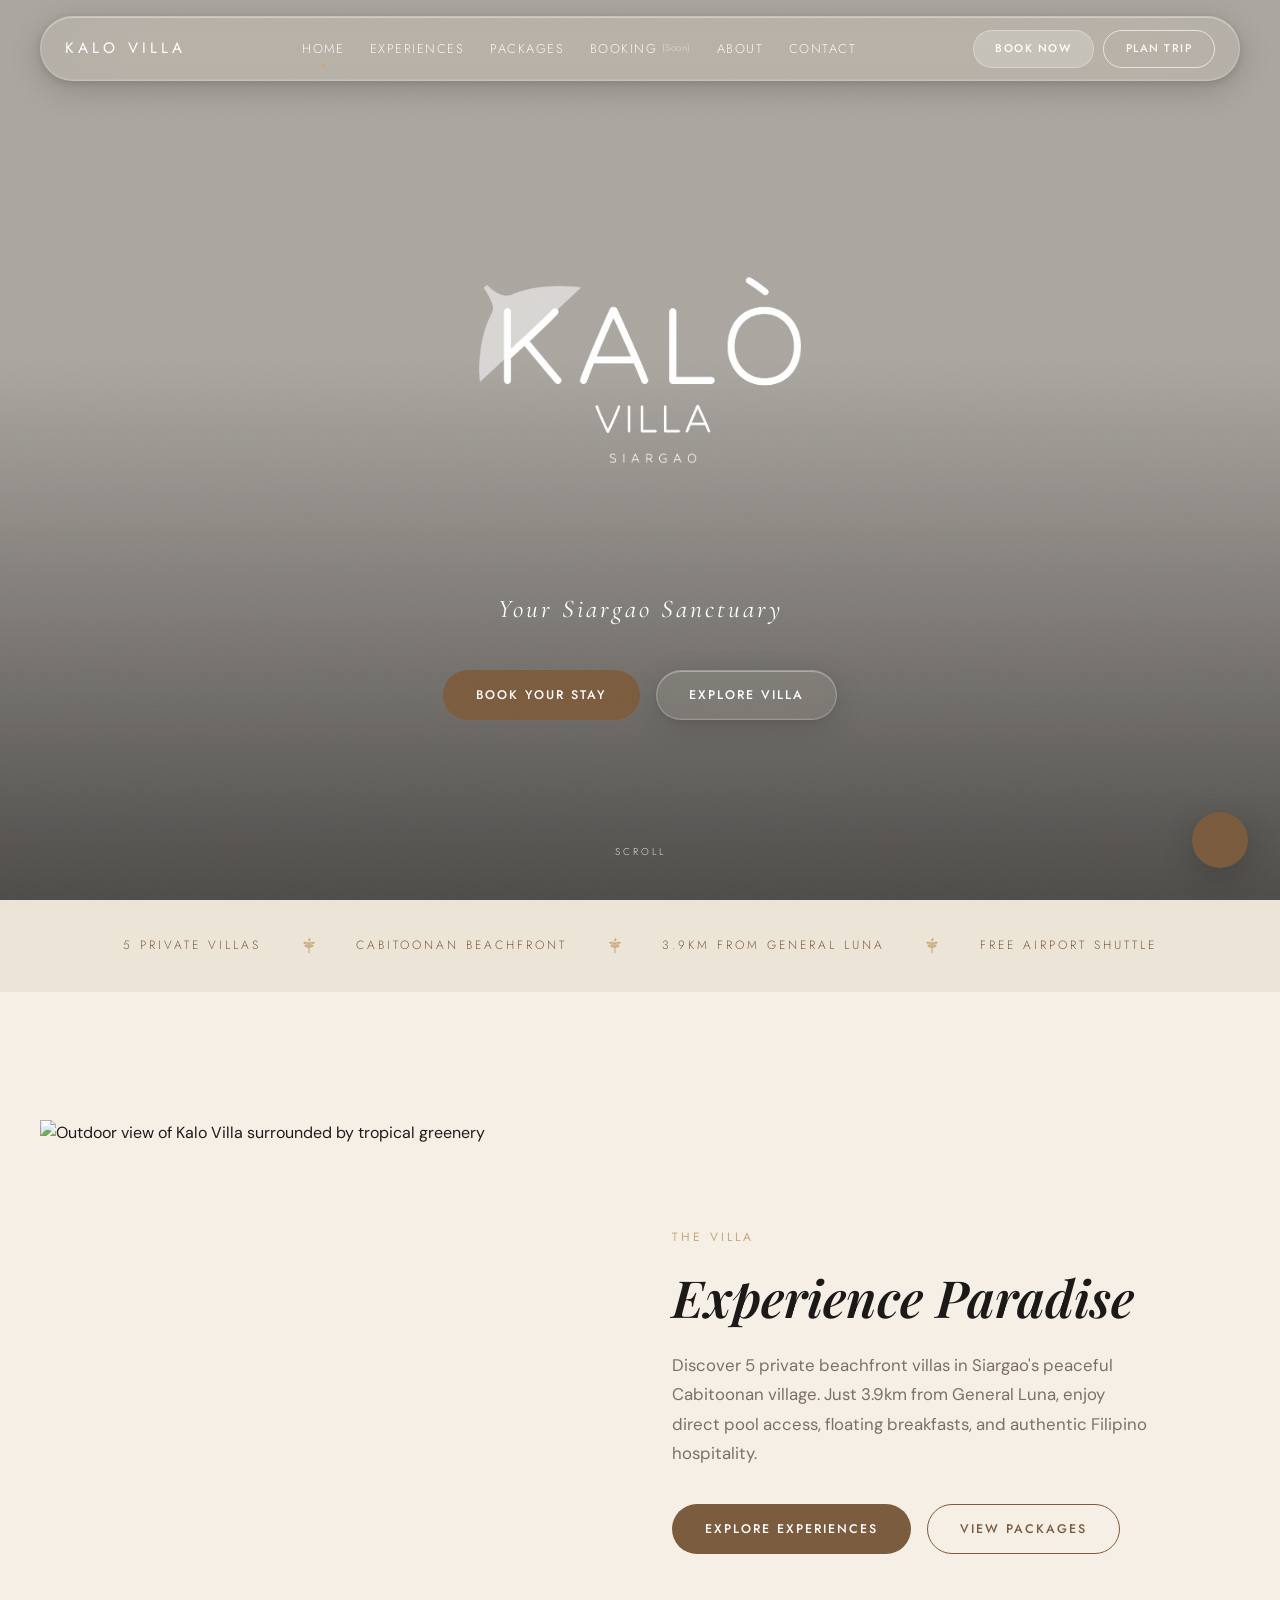
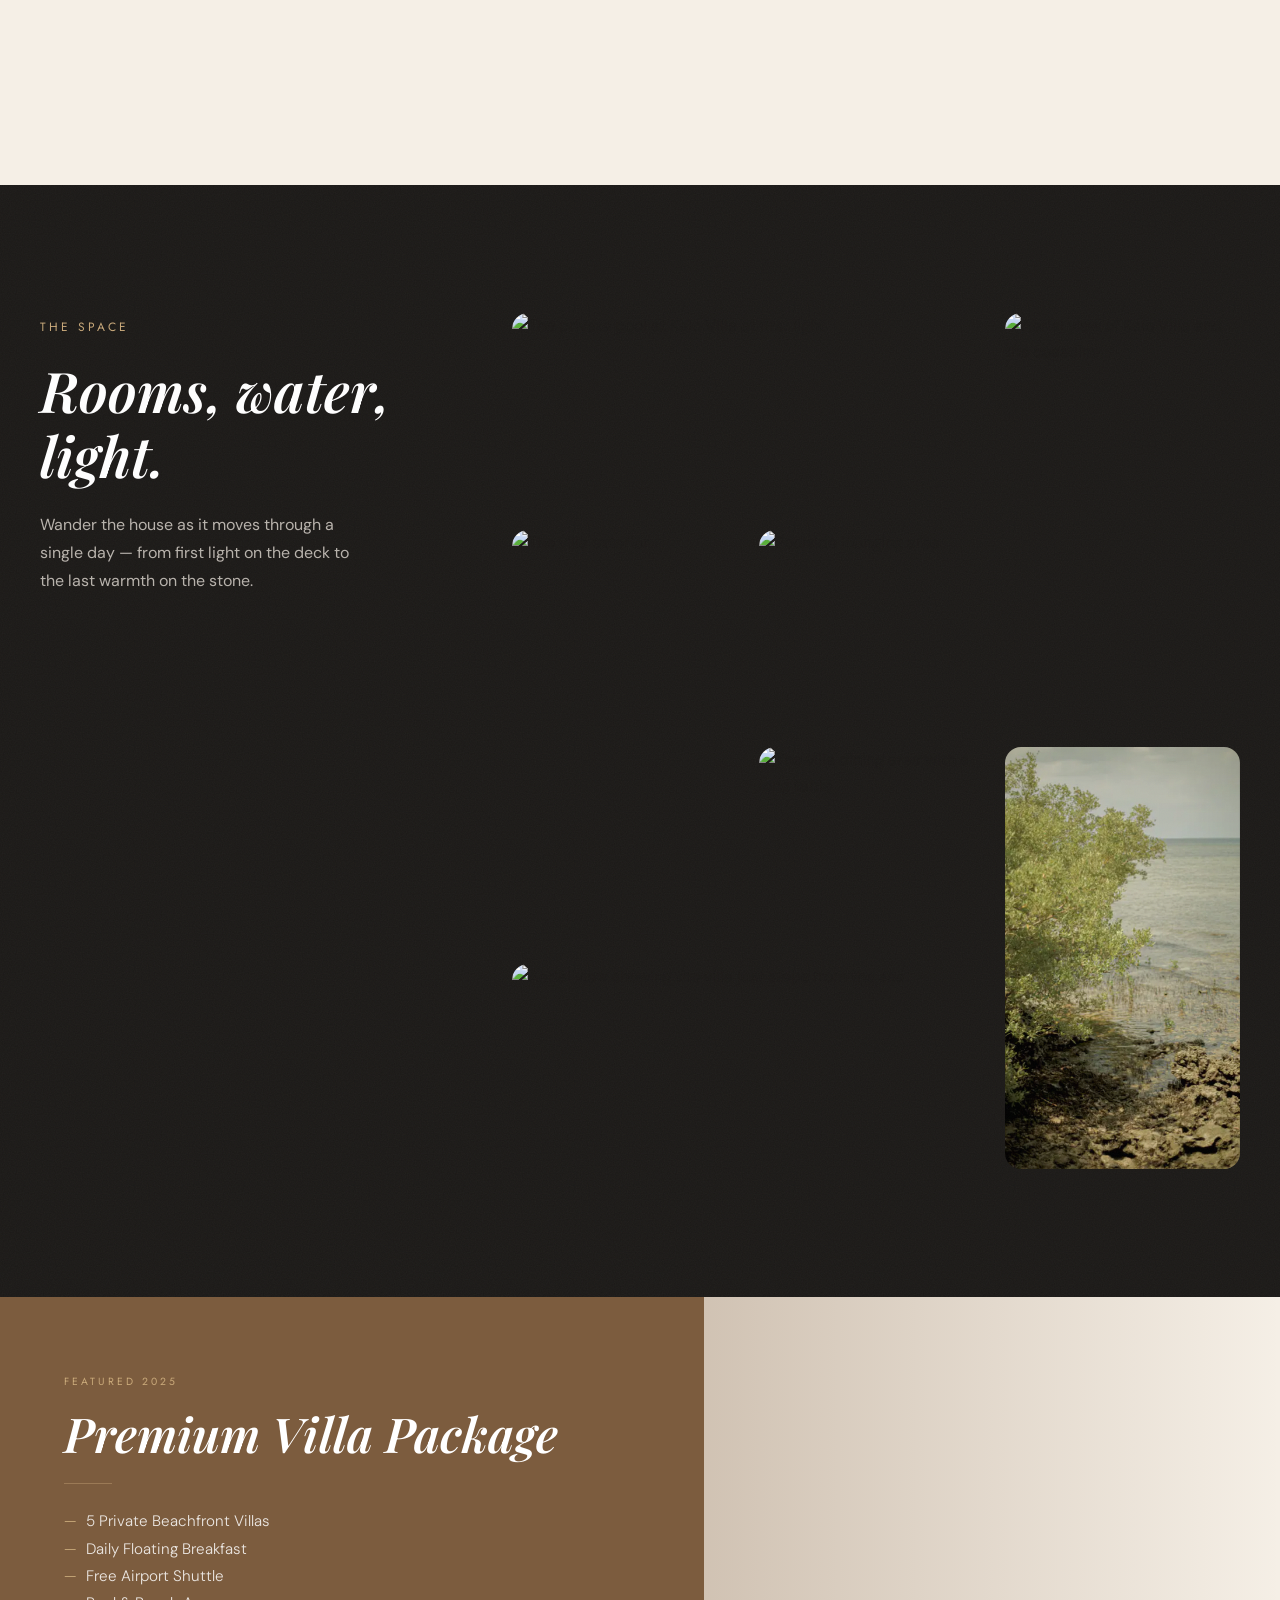
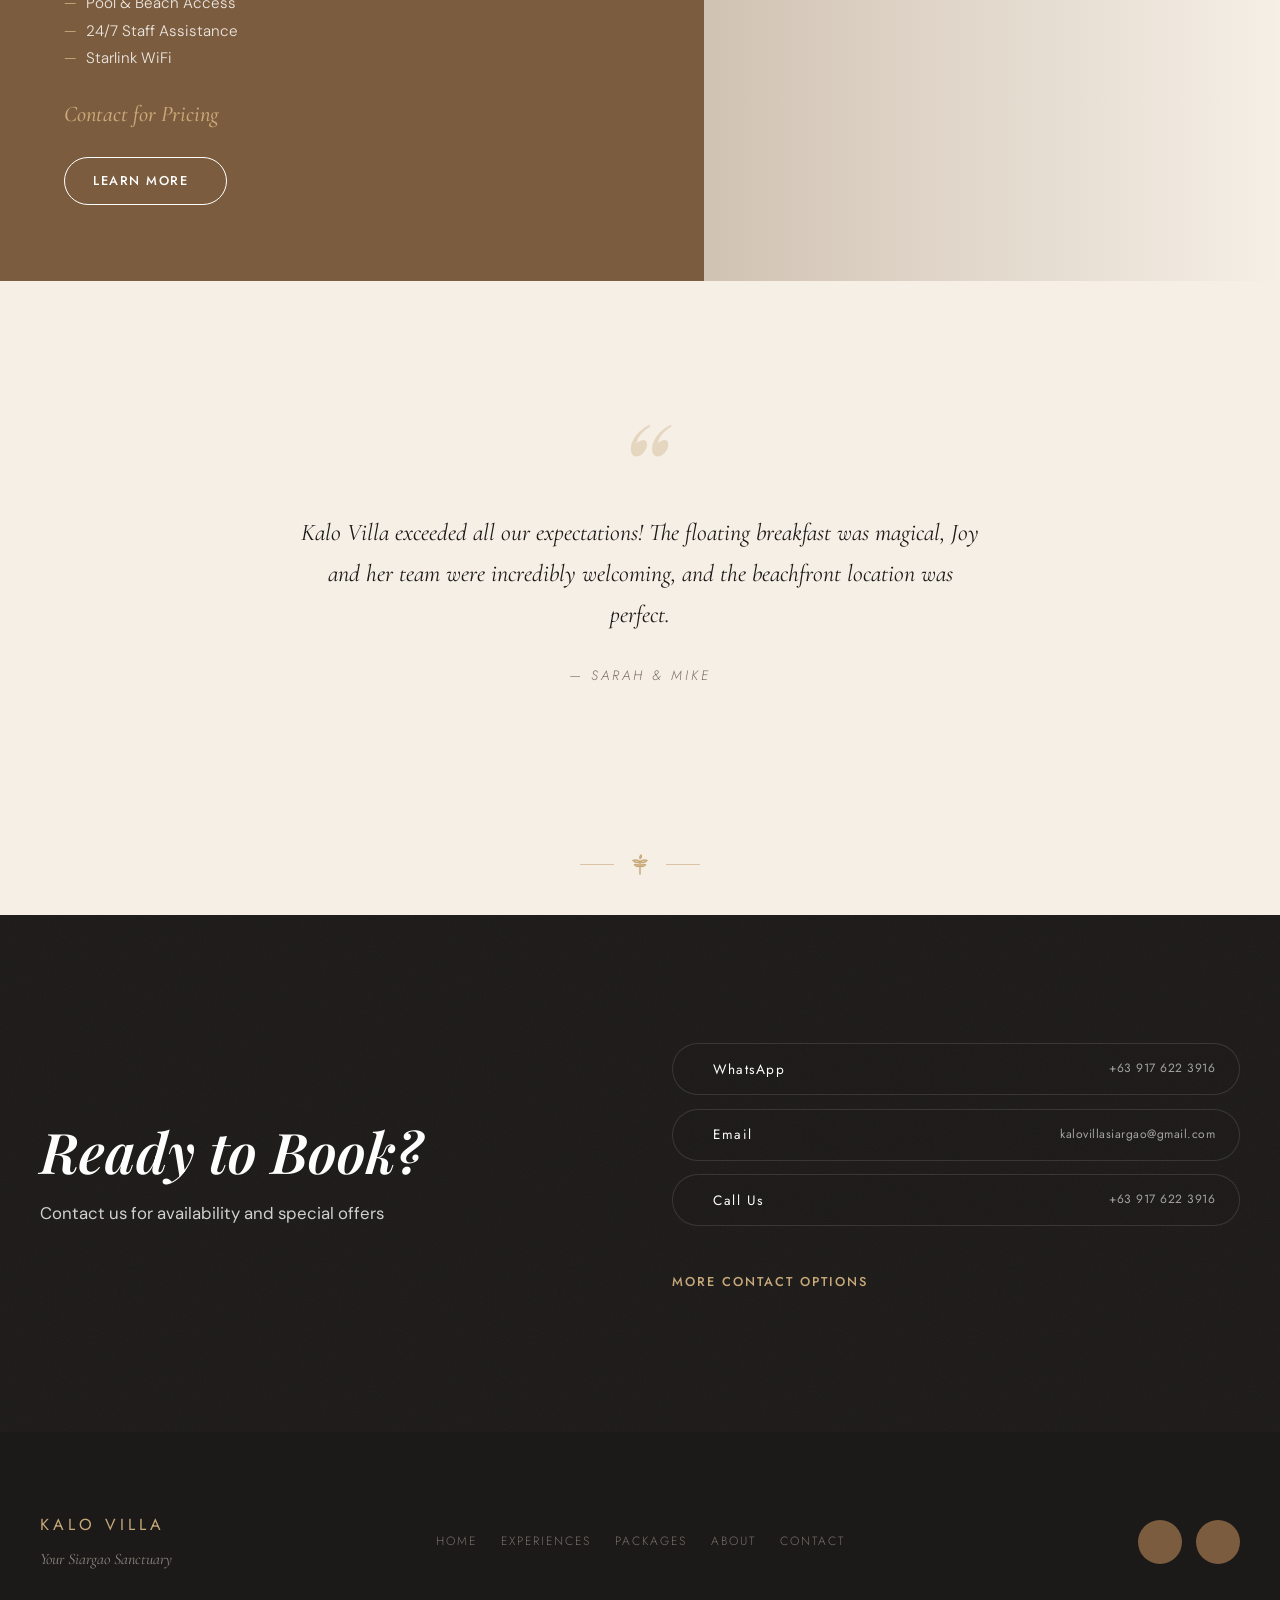
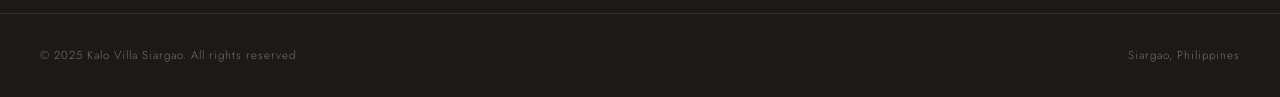
==== index.html @ d7c82c25 "Initial commit" ====
<!DOCTYPE html>
<html lang="en">
<head>
  <meta charset="UTF-8">
  <meta name="viewport" content="width=device-width, initial-scale=1.0">
  <title>Kalo Villa Siargao — Your Siargao Sanctuary</title>
  <meta name="description" content="5 private beachfront villas in Cabitoonan, Siargao. Floating breakfast, private pool, free airport shuttle, and warm Filipino hospitality just 3.9km from General Luna.">
  <link rel="preconnect" href="https://fonts.googleapis.com">
  <link rel="preconnect" href="https://fonts.gstatic.com" crossorigin>
  <link href="https://fonts.googleapis.com/css2?family=Playfair+Display:ital,wght@0,600;0,700;1,600;1,700&family=Cormorant+Garamond:ital,wght@0,300;0,400;0,500;0,600;1,400;1,500&family=DM+Sans:wght@300;400;500&family=Jost:wght@300;400;500&display=swap" rel="stylesheet">
  <link rel="stylesheet" href="styles.css">
</head>
<body>

  <a class="skip-link" href="#main">Skip to content</a>

  <!-- ================= HEADER ================= -->
  <header class="site-header site-header--transparent">
    <div class="nav-pill">
      <a href="index.html" class="wordmark">KALO VILLA</a>
      <nav class="nav-links" aria-label="Primary navigation">
        <a href="index.html" class="active" aria-current="page">Home</a>
        <a href="experiences.html">Experiences</a>
        <a href="packages.html">Packages</a>
        <a href="booking.html">Booking <span class="soon">(Soon)</span></a>
        <a href="about.html">About</a>
        <a href="contact.html">Contact</a>
      </nav>
      <div class="nav-actions">
        <a href="https://www.airbnb.com/p/kalovillasiargao" target="_blank" rel="noopener noreferrer" class="btn btn--clay btn--small">Book Now</a>
        <a href="contact.html" class="btn btn--outline btn--small">Plan Trip</a>
      </div>
      <button class="hamburger" aria-label="Open menu" aria-expanded="false" aria-controls="mobile-nav">
        <span></span><span></span><span></span>
      </button>
    </div>
  </header>

  <!-- ================= MOBILE NAV OVERLAY ================= -->
  <div class="mobile-nav" id="mobile-nav" aria-hidden="true">
    <nav class="mobile-nav-links" aria-label="Mobile navigation">
      <a href="index.html" class="active" aria-current="page">Home</a>
      <a href="experiences.html">Experiences</a>
      <a href="packages.html">Packages</a>
      <a href="booking.html">Booking <span class="soon">(Soon)</span></a>
      <a href="about.html">About</a>
      <a href="contact.html">Contact</a>
    </nav>
    <a href="https://www.airbnb.com/p/kalovillasiargao" target="_blank" rel="noopener noreferrer" class="btn mobile-nav-cta">Book Now</a>
    <div class="mobile-nav-social">
      <a href="https://www.facebook.com/p/Kalo-Villa-Siargao-61559021537174/" target="_blank" rel="noopener noreferrer" aria-label="Facebook"><i data-lucide="facebook"></i></a>
      <a href="https://www.instagram.com/kalovillasiargao" target="_blank" rel="noopener noreferrer" aria-label="Instagram"><i data-lucide="instagram"></i></a>
    </div>
  </div>

  <main id="main">

    <!-- ================= SECTION 1 — HERO ================= -->
    <section class="hero grain">
      <div class="hero-media">
        <video class="hero-video" autoplay muted loop playsinline preload="auto">
          <source src="https://res.cloudinary.com/dsdlbb86v/video/upload/f_auto,q_auto/v1781248871/Video_29.05.25_12_16_58_bslgpf.mp4" type="video/mp4">
        </video>
      </div>
      <div class="hero-overlay"></div>
      <div class="hero-overlay-deep"></div>

      <div class="hero-content">
        <img class="hero-logo" src="KALO%20&amp;%20BALAY%20LOGO/FINAL_KALO%20VILLA%20LOGO_SIARGAO_no%20bg.png" alt="Kalo Villa Siargao" fetchpriority="high">
        <p class="hero-tagline">Your Siargao Sanctuary</p>
        <div class="hero-actions">
          <a href="https://www.airbnb.com/p/kalovillasiargao" target="_blank" rel="noopener noreferrer" class="btn btn--clay">Book Your Stay</a>
          <a href="#paradise" class="btn btn--ghost">Explore Villa</a>
        </div>
      </div>

      <div class="hero-scroll" aria-hidden="true">
        <span>Scroll</span>
        <i data-lucide="arrow-down"></i>
      </div>
    </section>

    <!-- ================= SECTION 2 — IDENTITY STRIP ================= -->
    <section class="identity-strip">
      <div class="identity-row" data-fade-group>
        <span class="identity-item">5 Private Villas</span>
        <span class="identity-sep" aria-hidden="true">
          <svg viewBox="0 0 24 24" fill="none" stroke="currentColor" stroke-width="1.5" stroke-linecap="round" stroke-linejoin="round"><path d="M12 21V8"/><path d="M12 9C10 7 7.5 6.5 5 7.5 7 9.5 9.5 10 12 9Z"/><path d="M12 9C14 7 16.5 6.5 19 7.5 17 9.5 14.5 10 12 9Z"/><path d="M12 13C10.5 11.5 8.5 11 6.5 11.8 8 13.4 10 13.8 12 13Z"/><path d="M12 13C13.5 11.5 15.5 11 17.5 11.8 16 13.4 14 13.8 12 13Z"/><path d="M12 5.5C11.5 4 12 2.8 13 2 13.6 3.3 13.3 4.7 12 5.5Z"/></svg>
        </span>
        <span class="identity-item">Cabitoonan Beachfront</span>
        <span class="identity-sep" aria-hidden="true">
          <svg viewBox="0 0 24 24" fill="none" stroke="currentColor" stroke-width="1.5" stroke-linecap="round" stroke-linejoin="round"><path d="M12 21V8"/><path d="M12 9C10 7 7.5 6.5 5 7.5 7 9.5 9.5 10 12 9Z"/><path d="M12 9C14 7 16.5 6.5 19 7.5 17 9.5 14.5 10 12 9Z"/><path d="M12 13C10.5 11.5 8.5 11 6.5 11.8 8 13.4 10 13.8 12 13Z"/><path d="M12 13C13.5 11.5 15.5 11 17.5 11.8 16 13.4 14 13.8 12 13Z"/><path d="M12 5.5C11.5 4 12 2.8 13 2 13.6 3.3 13.3 4.7 12 5.5Z"/></svg>
        </span>
        <span class="identity-item">3.9km from General Luna</span>
        <span class="identity-sep" aria-hidden="true">
          <svg viewBox="0 0 24 24" fill="none" stroke="currentColor" stroke-width="1.5" stroke-linecap="round" stroke-linejoin="round"><path d="M12 21V8"/><path d="M12 9C10 7 7.5 6.5 5 7.5 7 9.5 9.5 10 12 9Z"/><path d="M12 9C14 7 16.5 6.5 19 7.5 17 9.5 14.5 10 12 9Z"/><path d="M12 13C10.5 11.5 8.5 11 6.5 11.8 8 13.4 10 13.8 12 13Z"/><path d="M12 13C13.5 11.5 15.5 11 17.5 11.8 16 13.4 14 13.8 12 13Z"/><path d="M12 5.5C11.5 4 12 2.8 13 2 13.6 3.3 13.3 4.7 12 5.5Z"/></svg>
        </span>
        <span class="identity-item">Free Airport Shuttle</span>
      </div>
    </section>

    <!-- ================= SECTION 3 — EXPERIENCE PARADISE ================= -->
    <section class="section bg-cream" id="paradise">
      <div class="container">
        <div class="paradise-grid">
          <div class="paradise-photo" data-clip>
            <img src="KALO%20VILLA%20PICTURES/from%20Andra%20Visuals/Hi%20Res%20Photos/01%20-%20Interiors%20%26%20Exteriors/Kalo%20Exterior%202.jpg" alt="Outdoor view of Kalo Villa surrounded by tropical greenery" loading="lazy">
          </div>
          <div class="paradise-text" data-reveal-right>
            <span class="eyebrow">The Villa</span>
            <h2 class="section-title" data-words>Experience Paradise</h2>
            <p class="lead">Discover 5 private beachfront villas in Siargao's peaceful Cabitoonan village. Just 3.9km from General Luna, enjoy direct pool access, floating breakfasts, and authentic Filipino hospitality.</p>
            <div class="paradise-actions">
              <a href="experiences.html" class="btn btn--clay">Explore Experiences</a>
              <a href="packages.html" class="btn btn--outline">View Packages</a>
            </div>
          </div>
        </div>
      </div>
    </section>

    <!-- ================= SECTION 4 — GALLERY EDITORIAL ================= -->
    <section class="section gallery-section grain">
      <div class="container">
        <div class="gallery-grid-wrap">
          <div class="gallery-editorial" data-reveal>
            <span class="eyebrow">The Space</span>
            <h2 class="section-title" data-words>Rooms, water, light.</h2>
            <p>Wander the house as it moves through a single day — from first light on the deck to the last warmth on the stone.</p>
          </div>
          <div class="gallery-grid">
            <figure class="gallery-tile">
              <img src="KALO%20VILLA%20PICTURES/5.%20Pool/7-pool.jpg" alt="The private pool at Kalo Villa at first light" loading="lazy">
              <figcaption class="gallery-caption">The pool at first light</figcaption>
            </figure>
            <figure class="gallery-tile">
              <img src="KALO%20VILLA%20PICTURES/from%20Andra%20Visuals/Hi%20Res%20Photos/01%20-%20Interiors%20%26%20Exteriors/Kalo%20Aerial%202.jpg" alt="Aerial view of Kalo Villa and the coastline" loading="lazy">
              <figcaption class="gallery-caption">From above</figcaption>
            </figure>
            <figure class="gallery-tile">
              <img src="KALO%20VILLA%20PICTURES/from%20Andra%20Visuals/Hi%20Res%20Photos/01%20-%20Interiors%20%26%20Exteriors/Kalo%20Exterior%203.jpg" alt="The villa exterior" loading="lazy">
              <figcaption class="gallery-caption">The villa</figcaption>
            </figure>
            <figure class="gallery-tile">
              <img src="KALO%20VILLA%20PICTURES/5.%20Pool/5-pool.jpg" alt="Poolside lounging area" loading="lazy">
              <figcaption class="gallery-caption">Poolside</figcaption>
            </figure>
            <figure class="gallery-tile">
              <img src="KALO%20VILLA%20PICTURES/from%20Andra%20Visuals/Hi%20Res%20Photos/01%20-%20Interiors%20%26%20Exteriors/Dining%20Area.jpg" alt="The villa dining area with a long table" loading="lazy">
              <figcaption class="gallery-caption">The long table</figcaption>
            </figure>
            <figure class="gallery-tile">
              <img src="KALO%20VILLA%20PICTURES/6.%20Outdoor/ocean%20view.jpg" alt="Ocean view from the villa" loading="lazy">
              <figcaption class="gallery-caption">Ocean view</figcaption>
            </figure>
            <figure class="gallery-tile">
              <img src="KALO%20VILLA%20PICTURES/6.%20Outdoor/Foto%2028.05.25,%2006%2009%2016.jpg" alt="Aerial view showing the villa just steps from the sea" loading="lazy">
              <figcaption class="gallery-caption">A few steps to the sea</figcaption>
            </figure>
          </div>
        </div>
      </div>
    </section>

    <!-- ================= SECTION 5 — FEATURED PACKAGE ================= -->
    <section class="package-feature">
      <div class="package-feature-panel" data-reveal>
        <span class="eyebrow">Featured 2025</span>
        <h2 data-words>Premium Villa Package</h2>
        <div class="package-feature-rule" aria-hidden="true"></div>
        <ul class="dash-list">
          <li>5 Private Beachfront Villas</li>
          <li>Daily Floating Breakfast</li>
          <li>Free Airport Shuttle</li>
          <li>Pool &amp; Beach Access</li>
          <li>24/7 Staff Assistance</li>
          <li>Starlink WiFi</li>
        </ul>
        <p class="package-feature-price">Contact for Pricing</p>
        <a href="packages.html" class="package-feature-cta">Learn More <i data-lucide="arrow-right"></i></a>
      </div>
      <div class="package-feature-photo" style="background-image: url('KALO%20VILLA%20PICTURES/from%20Andra%20Visuals/Hi%20Res%20Photos/01%20-%20Interiors%20%26%20Exteriors/Room%201.jpg');" role="img" aria-label="Exterior of a private villa at Kalo Villa Siargao"></div>
    </section>

    <!-- ================= SECTION 6 — TESTIMONIAL ================= -->
    <section class="section bg-cream">
      <div class="container">
        <div class="testimonial-feature" data-reveal>
          <div class="testimonial-stars" aria-label="5 star rating">
            <i data-lucide="star"></i>
            <i data-lucide="star"></i>
            <i data-lucide="star"></i>
            <i data-lucide="star"></i>
            <i data-lucide="star"></i>
          </div>
          <span class="testimonial-mark" aria-hidden="true">&ldquo;</span>
          <blockquote class="testimonial-quote">Kalo Villa exceeded all our expectations! The floating breakfast was magical, Joy and her team were incredibly welcoming, and the beachfront location was perfect.</blockquote>
          <cite class="testimonial-author">&mdash; Sarah &amp; Mike</cite>
        </div>
      </div>
    </section>

    <div class="palm-divider" aria-hidden="true">
      <svg viewBox="0 0 24 24" fill="none" stroke="currentColor" stroke-width="1.5" stroke-linecap="round" stroke-linejoin="round"><path d="M12 21V8"/><path d="M12 9C10 7 7.5 6.5 5 7.5 7 9.5 9.5 10 12 9Z"/><path d="M12 9C14 7 16.5 6.5 19 7.5 17 9.5 14.5 10 12 9Z"/><path d="M12 13C10.5 11.5 8.5 11 6.5 11.8 8 13.4 10 13.8 12 13Z"/><path d="M12 13C13.5 11.5 15.5 11 17.5 11.8 16 13.4 14 13.8 12 13Z"/><path d="M12 5.5C11.5 4 12 2.8 13 2 13.6 3.3 13.3 4.7 12 5.5Z"/></svg>
    </div>

    <!-- ================= SECTION 7 — CONTACT STRIP ================= -->
    <section class="section contact-strip grain">
      <div class="container">
        <div class="contact-strip-grid">
          <div>
            <h2 class="section-title" data-words>Ready to Book?</h2>
            <p class="contact-strip-sub">Contact us for availability and special offers</p>
          </div>
          <div class="contact-pills" data-reveal-right>
            <a href="https://wa.me/639176223916" target="_blank" rel="noopener noreferrer" class="contact-pill">
              <i data-lucide="message-circle"></i>
              WhatsApp
              <span class="contact-pill-detail">+63 917 622 3916</span>
            </a>
            <a href="mailto:kalovillasiargao@gmail.com" class="contact-pill">
              <i data-lucide="mail"></i>
              Email
              <span class="contact-pill-detail">kalovillasiargao@gmail.com</span>
            </a>
            <a href="tel:+639176223916" class="contact-pill">
              <i data-lucide="phone"></i>
              Call Us
              <span class="contact-pill-detail">+63 917 622 3916</span>
            </a>
            <a href="contact.html" class="text-link">More Contact Options <i data-lucide="arrow-right"></i></a>
          </div>
        </div>
      </div>
    </section>

  </main>

  <!-- ================= FOOTER ================= -->
  <footer class="site-footer">
    <div class="container footer-grid">
      <div class="footer-brand">
        <span class="wordmark-footer">KALO VILLA</span>
        <p>Your Siargao Sanctuary</p>
      </div>
      <nav class="footer-nav" aria-label="Footer navigation">
        <a href="index.html">Home</a>
        <a href="experiences.html">Experiences</a>
        <a href="packages.html">Packages</a>
        <a href="about.html">About</a>
        <a href="contact.html">Contact</a>
      </nav>
      <div class="footer-social">
        <a href="https://www.facebook.com/p/Kalo-Villa-Siargao-61559021537174/" target="_blank" rel="noopener noreferrer" aria-label="Facebook"><i data-lucide="facebook"></i></a>
        <a href="https://www.instagram.com/kalovillasiargao" target="_blank" rel="noopener noreferrer" aria-label="Instagram"><i data-lucide="instagram"></i></a>
      </div>
    </div>
    <div class="container footer-bottom">
      <span>&copy; 2025 Kalo Villa Siargao. All rights reserved</span>
      <span>Siargao, Philippines</span>
    </div>
  </footer>

  <!-- ================= FLOATING ACTION BUTTON ================= -->
  <div class="fab">
    <div class="fab-actions">
      <a href="https://wa.me/639176223916" target="_blank" rel="noopener noreferrer" class="fab-sub fab-sub--whatsapp" aria-label="Chat on WhatsApp">
        <span class="fab-label">WhatsApp</span>
        <span class="fab-icon"><i data-lucide="message-circle"></i></span>
      </a>
      <a href="mailto:kalovillasiargao@gmail.com" class="fab-sub fab-sub--email" aria-label="Send an email">
        <span class="fab-label">Email</span>
        <span class="fab-icon"><i data-lucide="mail"></i></span>
      </a>
      <a href="tel:+639176223916" class="fab-sub fab-sub--phone" aria-label="Call us">
        <span class="fab-label">Call</span>
        <span class="fab-icon"><i data-lucide="phone"></i></span>
      </a>
    </div>
    <button class="fab-main" aria-label="Contact options" aria-expanded="false">
      <i data-lucide="plus"></i>
    </button>
  </div>

  <script src="https://cdnjs.cloudflare.com/ajax/libs/gsap/3.12.5/gsap.min.js"></script>
  <script src="https://cdnjs.cloudflare.com/ajax/libs/gsap/3.12.5/ScrollTrigger.min.js"></script>
  <script src="https://cdn.jsdelivr.net/npm/@studio-freight/lenis@1.0.42/dist/lenis.min.js"></script>
  <script src="https://unpkg.com/lucide@latest"></script>
  <script src="script.js"></script>
</body>
</html>
---- styles.css ----
/* ==========================================================================
   KALO VILLA SIARGAO — Unified Stylesheet
   Tropical boutique design system
   ==========================================================================
   TABLE OF CONTENTS
   01. Custom Properties
   02. Reset & Base
   03. Typography
   04. Layout Utilities
   05. Buttons
   06. Grain Texture
   07. Palm Divider
   08. Header / Navigation
   09. Mobile Nav Overlay
   10. Floating Action Button
   11. Footer
   12. Page Hero (sub-pages)
   13. HOME — Hero
   14. HOME — Identity Strip
   15. HOME — Experience Paradise
   16. HOME — Gallery Editorial
   17. HOME — Featured Package
   18. HOME — Testimonial
   19. HOME — Contact Strip
   20. EXPERIENCES — Horizontal Scroll
   21. EXPERIENCES — Activities
   22. PACKAGES — Premium Package
   23. PACKAGES — Booking Information
   24. PACKAGES — Nearby
   25. PACKAGES — FAQ
   26. ABOUT — Story
   27. ABOUT — Stats Bar
   28. ABOUT — What Makes Us Special
   29. ABOUT — Meet The Team
   30. ABOUT — Testimonials Carousel
   31. CTA Bands (ink / clay)
   32. CONTACT — Cards
   33. CONTACT — Location
   34. CONTACT — Instagram Carousel
   35. BOOKING — Coming Soon
   36. Accessibility
   37. Responsive — 1280px
   38. Responsive — 1050px
   39. Responsive — 768px
   40. Responsive — 480px
   ========================================================================== */

/* --------------------------------------------------------------------------
   01. Custom Properties
   -------------------------------------------------------------------------- */
:root {
  --clay:        #7C5C3E;
  --sand:        #C9A97A;
  --cream:       #F5EFE6;
  --linen:       #EDE4D8;
  --fog:         rgba(245, 239, 230, 0.72);
  --ink:         #1C1A18;
  --muted:       #7A7068;
  --white:       #FFFFFF;

  --font-display: 'Playfair Display', serif;
  --font-serif:   'Cormorant Garamond', serif;
  --font-body:    'DM Sans', sans-serif;
  --font-accent:  'Jost', sans-serif;

  --section-pad: clamp(5rem, 10vw, 8rem);
  --container: 1280px;

  --card-border: rgba(124, 92, 62, 0.1);
  --card-shadow: 0 2px 24px rgba(28, 26, 24, 0.06);

  --radius-lg: 2rem;
  --radius-md: 1.5rem;
  --radius-sm: 1.25rem;

  --ease-out: cubic-bezier(0.22, 1, 0.36, 1);
}

/* --------------------------------------------------------------------------
   02. Reset & Base
   -------------------------------------------------------------------------- */
*,
*::before,
*::after {
  margin: 0;
  padding: 0;
  box-sizing: border-box;
}

html {
  scroll-behavior: auto;
  -webkit-text-size-adjust: 100%;
  overflow-x: hidden;
  max-width: 100%;
}

html.lenis,
html.lenis body {
  height: auto;
}

.lenis.lenis-smooth {
  scroll-behavior: auto !important;
}

.lenis.lenis-stopped {
  overflow: hidden;
}

body {
  font-family: var(--font-body);
  font-weight: 400;
  font-size: 1rem;
  line-height: 1.65;
  color: var(--ink);
  background-color: var(--cream);
  overflow-x: hidden;
  max-width: 100%;
  -webkit-font-smoothing: antialiased;
  -moz-osx-font-smoothing: grayscale;
}

img,
video {
  display: block;
  max-width: 100%;
  height: auto;
}

a {
  color: inherit;
  text-decoration: none;
}

button {
  font-family: inherit;
  border: none;
  background: none;
  cursor: pointer;
  color: inherit;
}

ul,
ol {
  list-style: none;
}

a,
button,
input,
select,
textarea,
[role="button"],
summary {
  cursor: pointer;
}

::selection {
  background: var(--sand);
  color: var(--ink);
}

/* --------------------------------------------------------------------------
   03. Typography
   -------------------------------------------------------------------------- */
h1, h2, h3, h4 {
  font-weight: 600;
  line-height: 1.15;
}

.display {
  font-family: var(--font-display);
  font-style: italic;
  font-weight: 600;
}

.eyebrow {
  display: inline-block;
  font-family: var(--font-accent);
  font-weight: 400;
  font-size: 0.75rem;
  letter-spacing: 3px;
  text-transform: uppercase;
  color: var(--sand);
  margin-bottom: 1.25rem;
}

.section-title {
  font-family: var(--font-display);
  font-style: italic;
  font-weight: 600;
  font-size: clamp(2.2rem, 4.5vw, 3.5rem);
  line-height: 1.15;
  color: var(--ink);
}

.section-title--serif {
  font-family: var(--font-serif);
  font-style: normal;
  font-weight: 500;
  font-size: clamp(2.2rem, 4.5vw, 3.25rem);
}

.lead {
  font-size: 1.05rem;
  color: var(--muted);
  line-height: 1.75;
}

/* Word-reveal scaffolding — JS wraps words in .word > .word-inner */
.word {
  display: inline-block;
  overflow: hidden;
  vertical-align: bottom;
  padding-bottom: 0.08em;
  margin-bottom: -0.08em;
}

.word-inner {
  display: inline-block;
  will-change: transform;
}

/* --------------------------------------------------------------------------
   04. Layout Utilities
   -------------------------------------------------------------------------- */
.container {
  width: 100%;
  max-width: var(--container);
  margin-inline: auto;
  padding-inline: clamp(1.25rem, 4vw, 2.5rem);
}

.section {
  position: relative;
  padding-block: var(--section-pad);
}

.bg-cream  { background-color: var(--cream); }
.bg-linen  { background-color: var(--linen); }
.bg-ink    { background-color: var(--ink); }
.bg-clay   { background-color: var(--clay); }

.section-head {
  text-align: center;
  max-width: 720px;
  margin: 0 auto clamp(3rem, 6vw, 4.5rem);
}

.section-head .lead {
  margin-top: 1rem;
}

/* --------------------------------------------------------------------------
   05. Buttons
   -------------------------------------------------------------------------- */
.btn {
  display: inline-flex;
  align-items: center;
  justify-content: center;
  gap: 0.6rem;
  min-height: 44px;
  padding: 0.85rem 2rem;
  font-family: var(--font-accent);
  font-weight: 500;
  font-size: 0.78rem;
  letter-spacing: 2px;
  text-transform: uppercase;
  border-radius: 100px;
  border: 1px solid transparent;
  cursor: pointer;
  transition: background-color 0.35s var(--ease-out),
              color 0.35s var(--ease-out),
              border-color 0.35s var(--ease-out),
              transform 0.35s var(--ease-out),
              box-shadow 0.35s var(--ease-out);
}

.btn:hover {
  transform: translateY(-2px);
}

.btn:active {
  transform: translateY(0);
}

.btn--clay {
  background: var(--clay);
  color: var(--white);
}

.btn--clay:hover {
  background: #6a4e34;
  box-shadow: 0 8px 24px rgba(124, 92, 62, 0.3);
}

.btn--outline {
  background: transparent;
  color: var(--clay);
  border-color: var(--clay);
}

.btn--outline:hover {
  background: var(--clay);
  color: var(--white);
}

.btn--ghost {
  background: transparent;
  color: var(--white);
  border-color: rgba(255, 255, 255, 0.65);
}

.btn--ghost:hover {
  background: rgba(255, 255, 255, 0.12);
  border-color: var(--white);
}

.btn--white {
  background: var(--white);
  color: var(--clay);
}

.btn--white:hover {
  background: var(--cream);
  box-shadow: 0 8px 24px rgba(28, 26, 24, 0.2);
}

.btn--small {
  min-height: 38px;
  padding: 0.5rem 1.35rem;
  font-size: 0.7rem;
  letter-spacing: 1.5px;
}

.btn--full {
  width: 100%;
}

.text-link {
  display: inline-flex;
  align-items: center;
  gap: 0.5rem;
  font-family: var(--font-accent);
  font-weight: 500;
  font-size: 0.8rem;
  letter-spacing: 2px;
  text-transform: uppercase;
  color: var(--clay);
  padding: 0.5rem 0;
  min-height: 44px;
  transition: gap 0.3s var(--ease-out), color 0.3s var(--ease-out);
}

.text-link:hover {
  gap: 0.85rem;
  color: var(--clay);
  opacity: 0.8;
}

/* --------------------------------------------------------------------------
   06. Grain Texture
   -------------------------------------------------------------------------- */
.grain {
  position: relative;
}

.grain::after {
  content: "";
  position: absolute;
  inset: 0;
  z-index: 3;
  pointer-events: none;
  opacity: 0.04;
  background-image: url("data:image/svg+xml,%3Csvg xmlns='http://www.w3.org/2000/svg' width='220' height='220'%3E%3Cfilter id='n'%3E%3CfeTurbulence type='fractalNoise' baseFrequency='0.85' numOctaves='2' stitchTiles='stitch'/%3E%3C/filter%3E%3Crect width='100%25' height='100%25' filter='url(%23n)'/%3E%3C/svg%3E");
}

/* --------------------------------------------------------------------------
   07. Palm Divider
   -------------------------------------------------------------------------- */
.palm-divider {
  display: flex;
  align-items: center;
  justify-content: center;
  gap: 0.85rem;
  width: 120px;
  margin: 0 auto;
  padding-block: clamp(1.5rem, 3vw, 2.5rem);
  color: var(--sand);
}

.palm-divider::before,
.palm-divider::after {
  content: "";
  flex: 1;
  height: 1px;
  background: var(--sand);
  opacity: 0.6;
}

.palm-divider svg {
  width: 24px;
  height: 24px;
  flex-shrink: 0;
}

/* --------------------------------------------------------------------------
   08. Header / Navigation
   -------------------------------------------------------------------------- */
.site-header {
  position: fixed;
  top: 1rem;
  left: 0;
  right: 0;
  width: min(1200px, 94%);
  margin-left: auto;
  margin-right: auto;
  z-index: 1000;
  pointer-events: none;
  transition: transform 0.4s cubic-bezier(0.16, 1, 0.3, 1),
              border-color 0.4s ease !important;
}

/* Smart navbar — hidden while scrolling down, shown on scroll up */
.site-header.nav-hidden {
  transform: translateY(calc(-100% - 1.5rem));
}

/* While the mobile overlay is open, the pill stays visible above it */
.site-header.nav-open {
  z-index: 10000;
}

/* Apple liquid glass pill — strong blur + saturation boost, barely-there
   white fill, specular top-edge highlight, and a soft outer lift shadow.
   Scroll states only shift the tint; text/icon colors swap separately. */

/* ─── OVER DARK BACKGROUNDS (hero video, default state) ─── */
.nav-pill {
  pointer-events: auto;
  display: flex;
  align-items: center;
  justify-content: space-between;
  gap: 1.5rem;
  max-width: 1200px;
  margin-inline: auto;
  padding: 0.6rem 1.5rem;
  border-radius: 100px;
  background: rgba(255, 255, 255, 0.08);
  backdrop-filter: blur(40px) saturate(180%) brightness(1.05);
  -webkit-backdrop-filter: blur(40px) saturate(180%) brightness(1.05);
  border: 1px solid rgba(255, 255, 255, 0.22);
  box-shadow:
      inset 0 1px 0 rgba(255, 255, 255, 0.35),   /* specular top edge */
      inset 0 -1px 0 rgba(255, 255, 255, 0.08),  /* subtle bottom edge */
      0 8px 32px rgba(0, 0, 0, 0.18),            /* outer lift shadow */
      0 2px 8px rgba(0, 0, 0, 0.12);             /* close shadow */
  transition:
      background 0.5s ease,
      backdrop-filter 0.5s ease,
      border-color 0.5s ease,
      box-shadow 0.5s ease;
}

/* ─── OVER LIGHT BACKGROUNDS (cream/linen sections) ─── */
.site-header.is-scrolled .nav-pill {
  background: rgba(245, 239, 230, 0.45);
  backdrop-filter: blur(40px) saturate(160%) brightness(1.08);
  -webkit-backdrop-filter: blur(40px) saturate(160%) brightness(1.08);
  border: 1px solid rgba(255, 255, 255, 0.55);
  box-shadow:
      inset 0 1px 0 rgba(255, 255, 255, 0.7),    /* stronger specular on light */
      inset 0 -1px 0 rgba(124, 92, 62, 0.06),
      0 8px 32px rgba(0, 0, 0, 0.08),
      0 2px 8px rgba(0, 0, 0, 0.05);
}

/* ─── MENU OPEN STATE ─── */
.site-header.nav-open .nav-pill {
  background: rgba(255, 255, 255, 0.08);
  backdrop-filter: blur(40px) saturate(180%) brightness(1.05);
  -webkit-backdrop-filter: blur(40px) saturate(180%) brightness(1.05);
  border: 1px solid rgba(255, 255, 255, 0.22);
  box-shadow:
      inset 0 1px 0 rgba(255, 255, 255, 0.35),
      0 8px 32px rgba(0, 0, 0, 0.18);
}

.wordmark {
  font-family: var(--font-accent);
  font-weight: 400;
  font-size: 0.95rem;
  letter-spacing: 4px;
  color: var(--white);
  white-space: nowrap;
  display: inline-flex;
  align-items: center;
  min-height: 44px;
  transition: color 0.4s var(--ease-out);
}

/* Over light content (past the hero) — dark text */
.site-header.is-scrolled .wordmark {
  color: var(--ink);
}

.nav-links {
  display: flex;
  align-items: center;
  gap: clamp(1rem, 2vw, 1.75rem);
}

.nav-links a {
  position: relative;
  display: inline-flex;
  align-items: center;
  min-height: 44px;
  font-family: var(--font-accent);
  font-weight: 300;
  font-size: 0.8rem;
  letter-spacing: 1.5px;
  text-transform: uppercase;
  color: rgba(255, 255, 255, 0.9);
  transition: color 0.4s var(--ease-out), opacity 0.3s var(--ease-out);
}

.nav-links a .soon {
  font-size: 0.62rem;
  opacity: 0.6;
  margin-left: 0.3rem;
  text-transform: none;
  letter-spacing: 0.5px;
}

.site-header.is-scrolled .nav-links a {
  color: var(--clay);
}

.nav-links a:hover {
  opacity: 0.65;
}

/* Active link — small dot indicator, not a color change */
.nav-links a.active::after {
  content: "";
  position: absolute;
  bottom: 4px;
  left: 50%;
  transform: translateX(-50%);
  width: 4px;
  height: 4px;
  border-radius: 50%;
  background: var(--sand);
}

.site-header.is-scrolled .nav-links a.active::after {
  background: var(--clay);
}

.nav-actions {
  display: flex;
  align-items: center;
  gap: 0.6rem;
}

.nav-actions .btn--outline {
  color: rgba(255, 255, 255, 0.9);
  border-color: rgba(255, 255, 255, 0.65);
}

.nav-actions .btn--outline:hover {
  background: rgba(255, 255, 255, 0.12);
  color: var(--white);
}

.site-header.is-scrolled .nav-actions .btn--outline {
  color: var(--clay);
  border-color: var(--clay);
}

.site-header.is-scrolled .nav-actions .btn--outline:hover {
  background: var(--clay);
  color: var(--white);
}

/* Book Now button — glass chip over dark, solid clay once scrolled */
.nav-actions .btn--clay {
  background: rgba(255, 255, 255, 0.2);
  color: var(--white);
  border: 1px solid rgba(255, 255, 255, 0.3);
}

.nav-actions .btn--clay:hover {
  background: rgba(255, 255, 255, 0.32);
  box-shadow: none;
}

.site-header.is-scrolled .nav-actions .btn--clay {
  background: var(--clay);
  color: var(--white);
  border-color: var(--clay);
}

.site-header.is-scrolled .nav-actions .btn--clay:hover {
  background: #6a4e34;
}

/* Hamburger */
.hamburger {
  display: none;
  position: relative;
  width: 44px;
  height: 44px;
  flex-shrink: 0;
  z-index: 10000;
}

.hamburger span {
  position: absolute;
  left: 50%;
  width: 22px;
  height: 1.5px;
  background: var(--white);
  border-radius: 2px;
  transform: translateX(-50%);
  transition: transform 0.4s var(--ease-out),
              opacity 0.3s var(--ease-out),
              background-color 0.4s var(--ease-out),
              top 0.4s var(--ease-out);
}

.hamburger span:nth-child(1) { top: 15px; }
.hamburger span:nth-child(2) { top: 21px; }
.hamburger span:nth-child(3) { top: 27px; }

.site-header.is-scrolled .hamburger span {
  background: var(--ink);
}

/* While the dark overlay is open, icon and wordmark stay white */
.site-header .hamburger.is-open span {
  background: var(--white);
}

.site-header.nav-open .wordmark {
  color: var(--white);
}

.hamburger.is-open span:nth-child(1) {
  top: 21px;
  transform: translateX(-50%) rotate(45deg);
}

.hamburger.is-open span:nth-child(2) {
  opacity: 0;
}

.hamburger.is-open span:nth-child(3) {
  top: 21px;
  transform: translateX(-50%) rotate(-45deg);
}

/* --------------------------------------------------------------------------
   09. Mobile Nav Overlay
   -------------------------------------------------------------------------- */
.mobile-nav {
  position: fixed;
  top: 0;
  left: 0;
  width: 100vw;
  height: 100vh;
  z-index: 9999;
  background: rgba(28, 26, 24, 0.97);
  display: flex;
  flex-direction: column;
  align-items: center;
  justify-content: center;
  gap: 0;
  padding: 5.5rem 1.5rem 2.5rem;
  opacity: 0;
  visibility: hidden;
  pointer-events: none;
}

.mobile-nav.is-open {
  pointer-events: auto;
}

.mobile-nav-links {
  display: flex;
  flex-direction: column;
  align-items: center;
  text-align: center;
}

.mobile-nav-links a {
  font-family: var(--font-serif);
  font-style: italic;
  font-weight: 400;
  font-size: 2.6rem;
  line-height: 1.2;
  padding: 0.7rem 0;
  color: var(--white);
  transition: color 0.3s var(--ease-out);
}

.mobile-nav-links a:hover,
.mobile-nav-links a.active {
  color: var(--sand);
}

.mobile-nav-links a .soon {
  font-size: 1rem;
  vertical-align: super;
  opacity: 0.55;
}

.mobile-nav-cta {
  width: 80%;
  max-width: 300px;
  height: 52px;
  min-height: 52px;
  border-radius: 2rem;
  background: var(--clay);
  color: var(--white);
  font-family: var(--font-accent);
  font-weight: 500;
  letter-spacing: 2px;
  margin-top: 2.5rem;
}

.mobile-nav-social {
  display: flex;
  gap: 1.5rem;
  margin-top: 2rem;
}

.mobile-nav-social a {
  display: inline-flex;
  align-items: center;
  justify-content: center;
  width: 44px;
  height: 44px;
  color: var(--sand);
  transition: color 0.3s var(--ease-out), transform 0.3s var(--ease-out);
}

.mobile-nav-social a:hover {
  color: var(--white);
  transform: translateY(-2px);
}

.mobile-nav-social svg {
  width: 28px;
  height: 28px;
}

/* --------------------------------------------------------------------------
   10. Floating Action Button
   -------------------------------------------------------------------------- */
.fab {
  position: fixed;
  bottom: 2rem;
  right: 2rem;
  z-index: 500;
  display: flex;
  flex-direction: column;
  align-items: flex-end;
  gap: 0.75rem;
}

.fab-main {
  display: inline-flex;
  align-items: center;
  justify-content: center;
  width: 56px;
  height: 56px;
  border-radius: 50%;
  background: var(--clay);
  color: var(--white);
  box-shadow: 0 8px 28px rgba(28, 26, 24, 0.25);
  transition: background-color 0.3s var(--ease-out), transform 0.3s var(--ease-out);
}

.fab-main:hover {
  background: #6a4e34;
  transform: scale(1.05);
}

.fab-main svg {
  width: 24px;
  height: 24px;
  transition: transform 0.4s var(--ease-out);
}

.fab.is-open .fab-main svg {
  transform: rotate(45deg);
}

.fab-actions {
  display: flex;
  flex-direction: column;
  align-items: flex-end;
  gap: 0.75rem;
  pointer-events: none;
}

.fab.is-open .fab-actions {
  pointer-events: auto;
}

.fab-sub {
  display: inline-flex;
  align-items: center;
  gap: 0.75rem;
  opacity: 0;
  transform: scale(0);
  transform-origin: bottom right;
}

.fab-label {
  font-family: var(--font-accent);
  font-weight: 400;
  font-size: 0.75rem;
  letter-spacing: 1px;
  color: var(--ink);
  background: var(--white);
  padding: 0.35rem 0.85rem;
  border-radius: 100px;
  box-shadow: var(--card-shadow);
  border: 1px solid var(--card-border);
  white-space: nowrap;
}

.fab-icon {
  display: inline-flex;
  align-items: center;
  justify-content: center;
  width: 44px;
  height: 44px;
  border-radius: 50%;
  color: var(--white);
  box-shadow: 0 6px 20px rgba(28, 26, 24, 0.22);
  transition: transform 0.3s var(--ease-out);
}

.fab-sub:hover .fab-icon {
  transform: scale(1.1);
}

.fab-icon svg {
  width: 20px;
  height: 20px;
}

.fab-sub--whatsapp .fab-icon { background: #25D366; }
.fab-sub--email .fab-icon    { background: var(--clay); }
.fab-sub--phone .fab-icon    { background: var(--sand); }

/* --------------------------------------------------------------------------
   11. Footer
   -------------------------------------------------------------------------- */
.site-footer {
  background: var(--ink);
  color: var(--muted);
  padding: clamp(3.5rem, 7vw, 5rem) 0 2rem;
}

.footer-grid {
  display: grid;
  grid-template-columns: 1fr auto 1fr;
  align-items: center;
  gap: 2rem;
  padding-bottom: 2.5rem;
}

.footer-brand .wordmark-footer {
  font-family: var(--font-accent);
  font-weight: 400;
  font-size: 1rem;
  letter-spacing: 4px;
  color: var(--sand);
  text-transform: uppercase;
}

.footer-brand p {
  margin-top: 0.5rem;
  font-family: var(--font-serif);
  font-style: italic;
  font-size: 1rem;
  color: rgba(245, 239, 230, 0.5);
}

.footer-nav {
  display: flex;
  flex-wrap: wrap;
  justify-content: center;
  gap: 1.5rem;
}

.footer-nav a {
  display: inline-flex;
  align-items: center;
  min-height: 44px;
  font-family: var(--font-accent);
  font-weight: 300;
  font-size: 0.75rem;
  letter-spacing: 2px;
  text-transform: uppercase;
  color: var(--muted);
  transition: color 0.3s var(--ease-out);
}

.footer-nav a:hover {
  color: var(--sand);
}

.footer-social {
  display: flex;
  justify-content: flex-end;
  gap: 0.85rem;
}

.footer-social a {
  display: inline-flex;
  align-items: center;
  justify-content: center;
  width: 44px;
  height: 44px;
  border-radius: 50%;
  background: var(--clay);
  color: var(--white);
  transition: background-color 0.3s var(--ease-out), transform 0.3s var(--ease-out);
}

.footer-social a:hover {
  background: var(--sand);
  transform: translateY(-3px);
}

.footer-social svg {
  width: 18px;
  height: 18px;
}

.footer-bottom {
  display: flex;
  align-items: center;
  justify-content: space-between;
  gap: 1rem;
  padding-top: 2rem;
  border-top: 1px solid rgba(245, 239, 230, 0.1);
  font-family: var(--font-accent);
  font-weight: 300;
  font-size: 0.72rem;
  letter-spacing: 1px;
  color: rgba(245, 239, 230, 0.4);
}

/* --------------------------------------------------------------------------
   12. Page Hero (sub-pages)
   -------------------------------------------------------------------------- */
.page-hero {
  position: relative;
  min-height: 60vh;
  display: flex;
  align-items: center;
  justify-content: center;
  text-align: center;
  overflow: hidden;
  padding: 8rem 1.5rem 5rem;
}

.page-hero-bg {
  position: absolute;
  inset: -12% 0;
  background-size: cover;
  background-position: center;
  z-index: 0;
  will-change: transform;
}

.page-hero::before {
  content: "";
  position: absolute;
  inset: 0;
  background: rgba(28, 26, 24, 0.55);
  z-index: 1;
}

.page-hero-content {
  position: relative;
  z-index: 4;
  max-width: 860px;
}

.page-hero h1 {
  font-family: var(--font-display);
  font-style: italic;
  font-weight: 600;
  font-size: clamp(3rem, 6vw, 6rem);
  line-height: 1.1;
  color: var(--white);
}

.page-hero p {
  margin-top: 1.25rem;
  font-family: var(--font-serif);
  font-style: italic;
  font-weight: 400;
  font-size: clamp(1.15rem, 2vw, 1.45rem);
  color: rgba(255, 255, 255, 0.9);
  letter-spacing: 1px;
}

/* --------------------------------------------------------------------------
   13. HOME — Hero
   -------------------------------------------------------------------------- */
.hero {
  position: relative;
  width: 100%;
  max-width: 100%;
  height: 100svh;
  min-height: 600px;
  display: flex;
  align-items: center;
  justify-content: center;
  overflow: hidden;
}

.hero-media {
  position: absolute;
  inset: 0;
  width: 100%;
  height: 100%;
  z-index: 0;
  will-change: transform;
}

.hero-video {
  position: absolute;
  inset: 0;
  width: 100%;
  height: 100%;
  object-fit: cover;
  object-position: center;
  display: block;
  z-index: 0;
}

.hero-overlay {
  position: absolute;
  inset: 0;
  background: rgba(0, 0, 0, 0.30);
  z-index: 1;
}

.hero-overlay-deep {
  position: absolute;
  inset: 0;
  background: linear-gradient(
    to top,
    rgba(0, 0, 0, 0.55) 0%,
    transparent 60%
  );
  z-index: 2;
}

.hero-content {
  position: relative;
  z-index: 3;
  display: flex;
  flex-direction: column;
  align-items: center;
  text-align: center;
  padding: 0 1.5rem;
}

.hero-logo {
  width: 100%;
  max-width: 380px;
  filter: brightness(0) invert(1);
  will-change: transform, filter, opacity;
}

.hero-tagline {
  margin-top: 1.75rem;
  font-family: var(--font-serif);
  font-style: italic;
  font-weight: 400;
  font-size: 1.6rem;
  letter-spacing: 3px;
  color: var(--white);
}

.hero-tagline .word {
  padding-bottom: 0.15em;
  margin-bottom: -0.15em;
}

.hero-actions {
  display: flex;
  gap: 1rem;
  margin-top: 2.5rem;
}

/* Liquid glass treatment — hero secondary CTA ("Explore Villa") only */
.hero .btn--ghost {
  background: rgba(255, 255, 255, 0.08);
  backdrop-filter: blur(40px) saturate(180%) brightness(1.05);
  -webkit-backdrop-filter: blur(40px) saturate(180%) brightness(1.05);
  border: 1px solid rgba(255, 255, 255, 0.22);
  box-shadow:
      inset 0 1px 0 rgba(255, 255, 255, 0.35),
      inset 0 -1px 0 rgba(255, 255, 255, 0.08),
      0 8px 32px rgba(0, 0, 0, 0.12),
      0 2px 8px rgba(0, 0, 0, 0.08);
  color: #FFFFFF;
  transition:
      background 0.3s ease,
      box-shadow 0.3s ease,
      border-color 0.3s ease,
      transform 0.35s var(--ease-out);
}

.hero .btn--ghost:hover {
  background: rgba(255, 255, 255, 0.16);
  border: 1px solid rgba(255, 255, 255, 0.35);
  box-shadow:
      inset 0 1px 0 rgba(255, 255, 255, 0.5),
      inset 0 -1px 0 rgba(255, 255, 255, 0.1),
      0 12px 40px rgba(0, 0, 0, 0.18),
      0 4px 12px rgba(0, 0, 0, 0.1);
  color: #FFFFFF;
}

.hero-scroll {
  position: absolute;
  bottom: 2rem;
  left: 50%;
  transform: translateX(-50%);
  z-index: 3;
  display: flex;
  flex-direction: column;
  align-items: center;
  gap: 0.5rem;
  color: rgba(255, 255, 255, 0.8);
}

.hero-scroll span {
  font-family: var(--font-accent);
  font-weight: 300;
  font-size: 0.62rem;
  letter-spacing: 3px;
  text-transform: uppercase;
}

.hero-scroll svg {
  width: 18px;
  height: 18px;
  animation: scroll-bounce 2s ease-in-out infinite;
}

@keyframes scroll-bounce {
  0%, 100% { transform: translateY(0);   opacity: 0.9; }
  50%      { transform: translateY(8px); opacity: 0.4; }
}

/* --------------------------------------------------------------------------
   14. HOME — Identity Strip
   -------------------------------------------------------------------------- */
.identity-strip {
  background: var(--linen);
  padding: 2.25rem 1.5rem;
}

.identity-row {
  display: flex;
  align-items: center;
  justify-content: center;
  gap: clamp(1.25rem, 3vw, 2.5rem);
  max-width: var(--container);
  margin-inline: auto;
}

.identity-item {
  font-family: var(--font-accent);
  font-weight: 300;
  font-size: 0.75rem;
  letter-spacing: 3px;
  text-transform: uppercase;
  color: var(--clay);
  text-align: center;
  white-space: nowrap;
}

.identity-sep {
  color: var(--sand);
  flex-shrink: 0;
}

.identity-sep svg {
  width: 18px;
  height: 18px;
  display: block;
}

/* --------------------------------------------------------------------------
   15. HOME — Experience Paradise
   -------------------------------------------------------------------------- */
.paradise-grid {
  display: grid;
  grid-template-columns: 1fr 1fr;
  align-items: center;
  gap: clamp(2.5rem, 5vw, 5rem);
}

.paradise-photo {
  position: relative;
  overflow: hidden;
  border-radius: 0 var(--radius-lg) var(--radius-lg) 0;
  will-change: clip-path;
}

.paradise-photo img {
  width: 100%;
  height: clamp(380px, 42vw, 600px);
  object-fit: cover;
  filter: sepia(0.12) brightness(1.05);
}

.paradise-text .section-title {
  margin-bottom: 1.5rem;
  font-size: clamp(2.2rem, 4vw, 3.5rem);
}

.paradise-text .lead {
  max-width: 480px;
  margin-bottom: 2.25rem;
}

.paradise-actions {
  display: flex;
  flex-wrap: wrap;
  gap: 1rem;
}

/* --------------------------------------------------------------------------
   16. HOME — Gallery Editorial
   -------------------------------------------------------------------------- */
.gallery-section {
  background: var(--ink);
}

.gallery-grid-wrap {
  display: grid;
  grid-template-columns: 30% 1fr;
  gap: clamp(2.5rem, 5vw, 4.5rem);
  align-items: start;
}

.gallery-editorial {
  position: sticky;
  top: 7rem;
}

.gallery-editorial .section-title {
  color: var(--white);
  margin-bottom: 1.5rem;
}

.gallery-editorial p {
  color: var(--fog);
  font-size: 1rem;
  line-height: 1.75;
  max-width: 320px;
}

.gallery-grid {
  display: grid;
  grid-template-columns: repeat(3, 1fr);
  grid-template-areas:
    "g1 g1 g2"
    "g3 g4 g2"
    "g3 g5 g6"
    "g7 g7 g6";
  grid-auto-rows: clamp(160px, 16vw, 230px);
  gap: 0.75rem;
}

.gallery-tile {
  position: relative;
  overflow: hidden;
  border-radius: 1rem;
  cursor: pointer;
}

.gallery-tile:nth-child(1) { grid-area: g1; }
.gallery-tile:nth-child(2) { grid-area: g2; }
.gallery-tile:nth-child(3) { grid-area: g3; }
.gallery-tile:nth-child(4) { grid-area: g4; }
.gallery-tile:nth-child(5) { grid-area: g5; }
.gallery-tile:nth-child(6) { grid-area: g6; }
.gallery-tile:nth-child(7) { grid-area: g7; }

.gallery-tile img {
  width: 100%;
  height: 100%;
  object-fit: cover;
  transition: transform 0.8s var(--ease-out);
  will-change: transform;
}

.gallery-tile::before {
  content: "";
  position: absolute;
  inset: 0;
  z-index: 1;
  background: linear-gradient(to top, rgba(201, 169, 122, 0.55), rgba(201, 169, 122, 0.05));
  opacity: 0;
  transition: opacity 0.5s var(--ease-out);
}

.gallery-caption {
  position: absolute;
  left: 1.1rem;
  bottom: 1rem;
  z-index: 2;
  font-family: var(--font-accent);
  font-weight: 400;
  font-size: 0.7rem;
  letter-spacing: 2px;
  text-transform: uppercase;
  color: var(--white);
  opacity: 0;
  transform: translateY(12px);
  transition: opacity 0.5s var(--ease-out), transform 0.5s var(--ease-out);
}

.gallery-tile:hover img {
  transform: scale(1.08);
}

.gallery-tile:hover::before {
  opacity: 1;
}

.gallery-tile:hover .gallery-caption {
  opacity: 1;
  transform: translateY(0);
}

/* --------------------------------------------------------------------------
   17. FEATURED PACKAGE — immersive split panel (index.html + packages.html)
   -------------------------------------------------------------------------- */
.package-feature {
  display: grid;
  grid-template-columns: 55% 45%;
  width: 100%;
  min-height: 520px;
}

.package-feature-panel {
  background: var(--clay);
  padding: clamp(3rem, 6vw, 5rem) clamp(2rem, 5vw, 4rem);
  display: flex;
  flex-direction: column;
  justify-content: center;
  align-items: flex-start;
}

.package-feature-panel .eyebrow {
  font-size: 0.65rem;
  letter-spacing: 3px;
  color: var(--sand);
  margin-bottom: 1rem;
}

.package-feature-panel h2 {
  font-family: var(--font-display);
  font-style: italic;
  font-weight: 600;
  font-size: clamp(2rem, 4vw, 3rem);
  line-height: 1.1;
  color: var(--white);
}

.package-feature-rule {
  width: 48px;
  height: 1px;
  background: rgba(201, 169, 122, 0.4);
  margin: 1.5rem 0;
}

.dash-list li {
  font-family: var(--font-body);
  font-weight: 300;
  font-size: 0.95rem;
  line-height: 1.8;
  color: rgba(255, 255, 255, 0.85);
}

.dash-list li::before {
  content: "\2014";
  color: var(--sand);
  margin-right: 0.6rem;
}

.package-feature-price {
  font-family: var(--font-serif);
  font-style: italic;
  font-weight: 500;
  font-size: 1.4rem;
  color: var(--sand);
  margin-top: 1.5rem;
}

.package-feature-cta {
  display: inline-flex;
  align-items: center;
  gap: 0.6rem;
  min-height: 44px;
  margin-top: 1.5rem;
  padding: 0.75rem 1.75rem;
  border: 1px solid var(--white);
  border-radius: 2rem;
  font-family: var(--font-accent);
  font-weight: 500;
  font-size: 0.8rem;
  letter-spacing: 1.5px;
  text-transform: uppercase;
  color: var(--white);
  transition: background-color 0.35s var(--ease-out), color 0.35s var(--ease-out);
}

.package-feature-cta:hover {
  background: var(--white);
  color: var(--clay);
}

.package-feature-photo {
  position: relative;
  background-size: cover;
  background-position: center;
  min-height: 100%;
}

.package-feature-photo::before {
  content: "";
  position: absolute;
  inset: 0;
  background: linear-gradient(to right, rgba(124, 92, 62, 0.3), transparent);
}

/* --------------------------------------------------------------------------
   18. HOME — Testimonial
   -------------------------------------------------------------------------- */
.testimonial-feature {
  text-align: center;
  max-width: 680px;
  margin-inline: auto;
  position: relative;
}

.testimonial-stars {
  display: flex;
  justify-content: center;
  gap: 0.35rem;
  margin-bottom: 1.5rem;
}

.testimonial-stars svg,
.star-row svg {
  width: 18px;
  height: 18px;
  color: var(--sand);
  fill: var(--sand);
}

.testimonial-mark {
  font-family: var(--font-display);
  font-style: italic;
  font-size: 8rem;
  line-height: 0.5;
  color: var(--sand);
  opacity: 0.35;
  display: block;
  margin-bottom: 1rem;
  user-select: none;
}

.testimonial-quote {
  font-family: var(--font-serif);
  font-style: italic;
  font-weight: 400;
  font-size: 1.5rem;
  line-height: 1.7;
  color: var(--ink);
}

.testimonial-author {
  display: block;
  margin-top: 1.75rem;
  font-family: var(--font-accent);
  font-weight: 300;
  font-size: 0.85rem;
  letter-spacing: 3px;
  text-transform: uppercase;
  color: var(--muted);
}

/* --------------------------------------------------------------------------
   19. HOME — Contact Strip
   -------------------------------------------------------------------------- */
.contact-strip {
  background: var(--ink);
  color: var(--white);
}

.contact-strip-grid {
  display: grid;
  grid-template-columns: 1fr 1fr;
  gap: clamp(2.5rem, 5vw, 5rem);
  align-items: center;
}

.contact-strip .section-title {
  color: var(--white);
  margin-bottom: 1rem;
}

.contact-strip-sub {
  color: rgba(255, 255, 255, 0.8);
  font-size: 1.05rem;
  max-width: 420px;
}

.contact-pills {
  display: flex;
  flex-direction: column;
  gap: 0.85rem;
}

.contact-pill {
  display: flex;
  align-items: center;
  gap: 1rem;
  min-height: 52px;
  padding: 0.85rem 1.5rem;
  border-radius: 100px;
  background: rgba(28, 26, 24, 0.3);
  border: 1px solid rgba(255, 255, 255, 0.12);
  color: var(--white);
  font-family: var(--font-accent);
  font-weight: 400;
  font-size: 0.85rem;
  letter-spacing: 1.5px;
  transition: border-color 0.35s var(--ease-out),
              background-color 0.35s var(--ease-out),
              transform 0.35s var(--ease-out);
}

.contact-pill:hover {
  border-color: var(--sand);
  background: rgba(28, 26, 24, 0.45);
  transform: translateX(4px);
}

.contact-pill svg {
  width: 20px;
  height: 20px;
  color: var(--sand);
  flex-shrink: 0;
}

.contact-pill-detail {
  margin-left: auto;
  font-size: 0.75rem;
  color: rgba(255, 255, 255, 0.6);
  letter-spacing: 0.5px;
}

.contact-strip .text-link {
  margin-top: 1.25rem;
  color: var(--sand);
}

.contact-strip .text-link:hover {
  color: var(--white);
}

/* --------------------------------------------------------------------------
   20. EXPERIENCES — Horizontal Scroll
   -------------------------------------------------------------------------- */
.hscroll {
  position: relative;
  overflow: hidden;
  background: var(--linen);
}

.hscroll-inner {
  height: 100vh;
  display: flex;
  align-items: center;
  overflow: hidden;
}

.hscroll-track {
  display: flex;
  gap: 2rem;
  padding-inline: clamp(1.5rem, 5vw, 5rem);
  will-change: transform;
}

.exp-card {
  position: relative;
  flex-shrink: 0;
  width: 45vw;
  height: 80vh;
  border-radius: var(--radius-lg);
  overflow: hidden;
  cursor: pointer;
}

.exp-card img {
  width: 100%;
  height: 100%;
  object-fit: cover;
  transition: transform 0.9s var(--ease-out);
  will-change: transform;
}

.exp-card::before {
  content: "";
  position: absolute;
  inset: 0;
  z-index: 1;
  background: linear-gradient(to bottom, transparent 40%, rgba(28, 26, 24, 0.85) 100%);
  transition: opacity 0.5s var(--ease-out);
}

.exp-card::after {
  content: "";
  position: absolute;
  inset: 0;
  z-index: 1;
  background: rgba(28, 26, 24, 0.25);
  opacity: 0;
  transition: opacity 0.5s var(--ease-out);
}

.exp-card:hover img {
  transform: scale(1.05);
}

.exp-card:hover::after {
  opacity: 1;
}

.exp-card-content {
  position: absolute;
  left: clamp(1.5rem, 3vw, 2.5rem);
  bottom: clamp(1.5rem, 3vw, 2.5rem);
  z-index: 2;
}

.exp-card-num {
  display: block;
  font-family: var(--font-accent);
  font-weight: 400;
  font-size: 0.75rem;
  letter-spacing: 3px;
  color: var(--sand);
  margin-bottom: 0.75rem;
}

.exp-card-title {
  font-family: var(--font-display);
  font-style: italic;
  font-weight: 600;
  font-size: 2.5rem;
  color: var(--white);
  margin-bottom: 0.85rem;
}

.exp-card-desc {
  font-family: var(--font-body);
  font-weight: 300;
  font-size: 0.95rem;
  line-height: 1.6;
  color: rgba(255, 255, 255, 0.85);
  max-width: 260px;
  margin-bottom: 1.25rem;
}

.exp-card .text-link {
  color: var(--sand);
}

.exp-card .text-link:hover {
  color: var(--white);
}

/* --------------------------------------------------------------------------
   21. EXPERIENCES — Activities
   -------------------------------------------------------------------------- */
.activities-list {
  display: grid;
  grid-template-columns: 1fr 1fr;
  column-gap: clamp(2.5rem, 6vw, 5rem);
}

.activity-item {
  padding: 2rem 0;
  border-bottom: 1px solid var(--linen);
}

.activity-item:nth-last-child(-n+2) {
  border-bottom: 0;
}

.activity-num {
  display: block;
  font-family: var(--font-display);
  font-style: italic;
  font-weight: 600;
  font-size: 3rem;
  line-height: 1;
  color: var(--sand);
  opacity: 0.6;
  margin-bottom: 0.25rem;
}

.activity-title {
  font-family: var(--font-accent);
  font-weight: 400;
  font-size: 0.75rem;
  letter-spacing: 3px;
  text-transform: uppercase;
  color: var(--clay);
  margin-bottom: 0.5rem;
}

.activity-item p {
  font-family: var(--font-body);
  font-size: 1rem;
  color: var(--muted);
  line-height: 1.6;
  max-width: 380px;
}

.section-cta {
  text-align: center;
  margin-top: clamp(3rem, 5vw, 4rem);
}

/* --------------------------------------------------------------------------
   22. PACKAGES — Premium Package detail (extends .package-feature panel)
   -------------------------------------------------------------------------- */
.package-feature-panel h3 {
  font-family: var(--font-accent);
  font-weight: 500;
  font-size: 0.85rem;
  letter-spacing: 2.5px;
  text-transform: uppercase;
  color: var(--sand);
  margin: 1.75rem 0 0.75rem;
}

.package-feature-note {
  background: rgba(255, 255, 255, 0.08);
  border-left: 3px solid var(--sand);
  border-radius: 0 0.75rem 0.75rem 0;
  padding: 1.25rem 1.5rem;
  margin-top: 1.75rem;
}

.package-feature-note p {
  font-family: var(--font-serif);
  font-style: italic;
  font-weight: 400;
  font-size: 1.05rem;
  line-height: 1.6;
  color: rgba(255, 255, 255, 0.9);
}

.package-feature-note p + p {
  margin-top: 0.5rem;
}

/* --------------------------------------------------------------------------
   23. PACKAGES — Booking Information
   -------------------------------------------------------------------------- */
.info-grid {
  display: grid;
  grid-template-columns: 1fr 1fr;
  gap: 1.5rem;
  max-width: 980px;
  margin-inline: auto;
}

.info-card {
  background: var(--white);
  border: 1px solid var(--card-border);
  border-radius: var(--radius-sm);
  padding: 2rem;
  box-shadow: var(--card-shadow);
}

.info-card svg {
  width: 1.85rem;
  height: 1.85rem;
  color: var(--sand);
  margin-bottom: 1rem;
}

.info-card h3 {
  font-family: var(--font-accent);
  font-weight: 500;
  font-size: 0.9rem;
  letter-spacing: 2px;
  text-transform: uppercase;
  color: var(--clay);
  margin-bottom: 0.85rem;
}

.info-card li {
  position: relative;
  padding-left: 1.1rem;
  font-size: 0.98rem;
  color: var(--muted);
  line-height: 1.7;
}

.info-card li::before {
  content: "";
  position: absolute;
  left: 0;
  top: 0.7em;
  width: 5px;
  height: 5px;
  border-radius: 50%;
  background: var(--sand);
}

/* --------------------------------------------------------------------------
   24. PACKAGES — Nearby
   -------------------------------------------------------------------------- */
.nearby-grid {
  display: grid;
  grid-template-columns: repeat(3, 1fr);
  gap: 1.5rem;
}

.nearby-card {
  background: var(--white);
  border: 1px solid var(--card-border);
  border-radius: var(--radius-sm);
  padding: 1.75rem;
  box-shadow: var(--card-shadow);
  display: flex;
  align-items: flex-start;
  gap: 1rem;
  transition: transform 0.35s var(--ease-out), box-shadow 0.35s var(--ease-out);
}

.nearby-card:hover {
  transform: translateY(-6px);
  box-shadow: 0 12px 36px rgba(28, 26, 24, 0.1);
}

.nearby-card svg {
  width: 1.6rem;
  height: 1.6rem;
  color: var(--sand);
  flex-shrink: 0;
  margin-top: 0.15rem;
}

.nearby-card h3 {
  font-family: var(--font-accent);
  font-weight: 500;
  font-size: 0.92rem;
  letter-spacing: 1.5px;
  text-transform: uppercase;
  color: var(--ink);
  margin-bottom: 0.35rem;
}

.nearby-card p {
  font-size: 0.95rem;
  color: var(--muted);
}

/* --------------------------------------------------------------------------
   25. PACKAGES — FAQ
   -------------------------------------------------------------------------- */
.faq-list {
  max-width: 820px;
  margin-inline: auto;
}

.faq-item {
  border-bottom: 1px solid var(--linen);
}

.faq-item:first-child {
  border-top: 1px solid var(--linen);
}

.faq-q {
  display: flex;
  align-items: center;
  justify-content: space-between;
  gap: 1.5rem;
  width: 100%;
  min-height: 56px;
  padding: 1.25rem 0.25rem;
  text-align: left;
  font-family: var(--font-accent);
  font-weight: 500;
  font-size: 1rem;
  letter-spacing: 0.5px;
  color: var(--ink);
  transition: color 0.3s var(--ease-out);
}

.faq-item.is-open .faq-q {
  color: var(--clay);
}

.faq-q svg {
  width: 20px;
  height: 20px;
  color: var(--clay);
  flex-shrink: 0;
  will-change: transform;
}

.faq-a {
  overflow: hidden;
  height: 0;
}

.faq-a p {
  padding: 0 0.25rem 1.5rem;
  font-size: 1rem;
  color: var(--muted);
  line-height: 1.7;
  max-width: 680px;
}

/* --------------------------------------------------------------------------
   26. ABOUT — Story
   -------------------------------------------------------------------------- */
.story-grid {
  display: grid;
  grid-template-columns: 1fr 1fr;
  gap: clamp(2.5rem, 5vw, 5rem);
  align-items: center;
}

.story-photo {
  overflow: hidden;
  border-radius: var(--radius-lg);
}

.story-photo img {
  width: 100%;
  height: clamp(420px, 46vw, 640px);
  object-fit: cover;
  filter: sepia(0.1) brightness(1.04);
}

.story-text .section-title {
  margin-bottom: 1.75rem;
}

.story-text p {
  font-size: 1.02rem;
  color: var(--muted);
  line-height: 1.8;
}

.story-text p + p {
  margin-top: 1.25rem;
}

/* --------------------------------------------------------------------------
   27. ABOUT — Stats Bar
   -------------------------------------------------------------------------- */
.stats-bar {
  background: var(--clay);
  padding: 4rem 2rem;
}

.stats-row {
  display: flex;
  align-items: center;
  justify-content: center;
  gap: clamp(2rem, 6vw, 5rem);
  max-width: var(--container);
  margin-inline: auto;
}

.stat-item {
  text-align: center;
}

.stat-number {
  display: block;
  font-family: var(--font-display);
  font-style: italic;
  font-weight: 600;
  font-size: 4rem;
  line-height: 1;
  color: var(--white);
  margin-bottom: 0.75rem;
}

.stat-label {
  font-family: var(--font-accent);
  font-weight: 400;
  font-size: 0.75rem;
  letter-spacing: 2px;
  text-transform: uppercase;
  color: var(--sand);
}

.stat-sep {
  width: 1px;
  height: 64px;
  background: var(--sand);
  opacity: 0.45;
  flex-shrink: 0;
}

/* --------------------------------------------------------------------------
   28. ABOUT — What Makes Us Special
   -------------------------------------------------------------------------- */
.special-grid {
  display: grid;
  grid-template-columns: repeat(3, 1fr);
  gap: 1.5rem;
}

.special-card {
  position: relative;
  background: var(--white);
  border: 1px solid var(--card-border);
  border-radius: var(--radius-sm);
  padding: 2.5rem 1.75rem;
  text-align: center;
  box-shadow: var(--card-shadow);
  overflow: hidden;
  transition: transform 0.35s var(--ease-out), box-shadow 0.35s var(--ease-out);
}

.special-card::before {
  content: "";
  position: absolute;
  top: 0;
  left: 50%;
  transform: translateX(-50%);
  width: 0;
  height: 3px;
  background: var(--sand);
  transition: width 0.45s var(--ease-out);
}

.special-card:hover {
  transform: translateY(-6px);
  box-shadow: 0 14px 40px rgba(28, 26, 24, 0.1);
}

.special-card:hover::before {
  width: 100%;
}

.special-card svg {
  width: 2.5rem;
  height: 2.5rem;
  color: var(--sand);
  margin-bottom: 1rem;
}

.special-card h3 {
  font-family: var(--font-accent);
  font-weight: 500;
  font-size: 0.95rem;
  letter-spacing: 2px;
  text-transform: uppercase;
  color: var(--clay);
  margin-bottom: 0.75rem;
}

.special-card p {
  font-size: 0.98rem;
  color: var(--muted);
  line-height: 1.65;
}

/* --------------------------------------------------------------------------
   29. ABOUT — Meet The Team
   -------------------------------------------------------------------------- */
.team-section .container {
  max-width: 720px;
  text-align: center;
}

.team-section .section-title {
  margin-bottom: 1.75rem;
}

.team-section > .container > p {
  font-size: 1.02rem;
  color: var(--muted);
  line-height: 1.8;
  margin-bottom: 1.25rem;
}

.team-quote {
  background: var(--linen);
  border-radius: 1rem;
  padding: 2rem;
  margin-top: 2.25rem;
}

.team-quote p {
  font-family: var(--font-serif);
  font-style: italic;
  font-weight: 500;
  font-size: 1.4rem;
  line-height: 1.6;
  color: var(--clay);
}

/* --------------------------------------------------------------------------
   30. ABOUT — Testimonials Carousel
   -------------------------------------------------------------------------- */
.carousel {
  position: relative;
  max-width: 780px;
  margin-inline: auto;
}

.carousel-viewport {
  overflow: hidden;
  cursor: grab;
  touch-action: pan-y;
}

.carousel-viewport.is-dragging {
  cursor: grabbing;
}

.carousel-track {
  display: flex;
  will-change: transform;
}

.carousel-slide {
  position: relative;
  flex: 0 0 100%;
  padding: 0.5rem;
}

.tcard {
  position: relative;
  background: var(--white);
  border-radius: var(--radius-md);
  box-shadow: 0 18px 60px rgba(28, 26, 24, 0.12);
  padding: clamp(2.5rem, 5vw, 3.5rem);
  min-height: 300px;
  display: flex;
  flex-direction: column;
  align-items: center;
  justify-content: center;
  text-align: center;
  overflow: hidden;
}

.tcard-mark {
  position: absolute;
  top: 0.5rem;
  left: 1.5rem;
  font-family: var(--font-display);
  font-style: italic;
  font-size: 6rem;
  line-height: 1;
  color: var(--sand);
  opacity: 0.3;
  user-select: none;
  pointer-events: none;
}

.star-row {
  display: flex;
  justify-content: center;
  gap: 0.3rem;
  margin-bottom: 1.25rem;
}

.tcard-quote {
  font-family: var(--font-serif);
  font-style: italic;
  font-weight: 400;
  font-size: 1.2rem;
  line-height: 1.7;
  color: var(--muted);
  max-width: 560px;
}

.tcard-author {
  display: block;
  margin-top: 1.5rem;
  font-family: var(--font-accent);
  font-weight: 300;
  font-size: 0.85rem;
  letter-spacing: 2.5px;
  text-transform: uppercase;
  color: var(--clay);
}

.carousel-dots {
  display: flex;
  justify-content: center;
  gap: 0.5rem;
  margin-top: 2rem;
}

.carousel-dot {
  position: relative;
  width: 24px;
  height: 24px;
  display: inline-flex;
  align-items: center;
  justify-content: center;
}

.carousel-dot::before {
  content: "";
  width: 10px;
  height: 6px;
  border-radius: 100px;
  background: rgba(124, 92, 62, 0.3);
  transition: width 0.4s var(--ease-out), background-color 0.4s var(--ease-out);
}

.carousel-dot.is-active::before {
  width: 26px;
  background: var(--clay);
}

/* --------------------------------------------------------------------------
   31. CTA Bands (ink / clay)
   -------------------------------------------------------------------------- */
.cta-band {
  text-align: center;
  color: var(--white);
}

.cta-band .section-title {
  color: var(--white);
  margin-bottom: 1rem;
}

.cta-band p {
  font-size: 1.05rem;
  color: rgba(255, 255, 255, 0.8);
  max-width: 540px;
  margin: 0 auto 2.25rem;
}

.cta-band--clay {
  background: var(--clay);
}

.cta-band--clay p {
  color: rgba(255, 255, 255, 0.85);
}

.cta-band-actions {
  display: flex;
  justify-content: center;
  flex-wrap: wrap;
  gap: 1rem;
}

/* --------------------------------------------------------------------------
   32. CONTACT — Cards
   -------------------------------------------------------------------------- */
.contact-cards {
  display: grid;
  grid-template-columns: repeat(3, 1fr);
  gap: 1.5rem;
}

.contact-card {
  background: var(--white);
  border: 1px solid var(--card-border);
  border-radius: var(--radius-md);
  min-height: 240px;
  padding: 2.75rem 2rem;
  text-align: center;
  display: flex;
  flex-direction: column;
  align-items: center;
  box-shadow: var(--card-shadow);
  transition: transform 0.35s var(--ease-out),
              border-color 0.35s var(--ease-out),
              box-shadow 0.35s var(--ease-out);
}

.contact-card:hover {
  transform: translateY(-6px);
  border-color: var(--sand);
  box-shadow: 0 14px 40px rgba(28, 26, 24, 0.1);
}

.contact-card svg {
  width: 2.5rem;
  height: 2.5rem;
  color: var(--sand);
  margin-bottom: 1.25rem;
}

.contact-card h3 {
  font-family: var(--font-accent);
  font-weight: 500;
  font-size: 1.2rem;
  letter-spacing: 2px;
  text-transform: uppercase;
  color: var(--clay);
  margin-bottom: 0.6rem;
}

.contact-card p {
  font-size: 1rem;
  color: var(--muted);
  margin-bottom: 1.75rem;
}

.contact-card .btn {
  margin-top: auto;
}

/* --------------------------------------------------------------------------
   33. CONTACT — Location
   -------------------------------------------------------------------------- */
.location-card {
  max-width: 640px;
  margin-inline: auto;
  background: var(--linen);
  border-radius: var(--radius-md);
  padding: clamp(2.5rem, 5vw, 3.5rem);
  text-align: center;
}

.location-card .section-title--serif {
  margin-bottom: 2rem;
}

.location-block {
  margin-bottom: 2.25rem;
}

.location-block:last-child {
  margin-bottom: 0;
}

.location-block svg {
  width: 2rem;
  height: 2rem;
  color: var(--sand);
  margin-bottom: 0.75rem;
}

.location-block h3 {
  font-family: var(--font-accent);
  font-weight: 500;
  font-size: 1rem;
  letter-spacing: 2px;
  text-transform: uppercase;
  color: var(--clay);
  margin-bottom: 0.6rem;
}

.location-block p {
  font-size: 1rem;
  color: var(--muted);
  line-height: 1.7;
}

.location-block .btn {
  margin-top: 1.25rem;
}

/* --------------------------------------------------------------------------
   34. CONTACT — Instagram Carousel
   -------------------------------------------------------------------------- */
.ig-carousel {
  position: relative;
}

.ig-track {
  display: flex;
  gap: 1rem;
  overflow-x: auto;
  scrollbar-width: none;
  -ms-overflow-style: none;
  cursor: grab;
  padding-bottom: 0.5rem;
  scroll-snap-type: x proximity;
}

.ig-track::-webkit-scrollbar {
  display: none;
}

.ig-track.is-dragging {
  cursor: grabbing;
  scroll-snap-type: none;
}

.ig-item {
  flex: 0 0 clamp(260px, 28vw, 360px);
  height: clamp(340px, 36vw, 460px);
  border-radius: var(--radius-md);
  overflow: hidden;
  scroll-snap-align: start;
}

.ig-item img {
  width: 100%;
  height: 100%;
  object-fit: cover;
  pointer-events: none;
  transition: transform 0.8s var(--ease-out);
}

.ig-item:hover img {
  transform: scale(1.05);
}

.ig-progress {
  position: relative;
  height: 2px;
  background: rgba(124, 92, 62, 0.18);
  border-radius: 2px;
  margin-top: 1.75rem;
  overflow: hidden;
}

.ig-progress-fill {
  position: absolute;
  inset: 0 auto 0 0;
  width: 15%;
  background: var(--clay);
  border-radius: 2px;
}

.ig-follow {
  text-align: center;
  margin-top: 2.5rem;
}

/* --------------------------------------------------------------------------
   35. BOOKING — Coming Soon
   -------------------------------------------------------------------------- */
.booking-split {
  display: grid;
  grid-template-columns: 55% 45%;
  min-height: 100vh;
}

.booking-photo {
  position: relative;
  overflow: hidden;
}

.booking-photo-img {
  position: absolute;
  inset: -8% 0;
  background-size: cover;
  background-position: center;
  will-change: transform;
}

.booking-photo::before {
  content: "";
  position: absolute;
  inset: 0;
  z-index: 1;
  background: rgba(28, 26, 24, 0.45);
}

.booking-content {
  background: var(--cream);
  display: flex;
  flex-direction: column;
  align-items: center;
  justify-content: center;
  text-align: center;
  padding: 7rem 4rem 3rem;
}

.booking-wordmark {
  font-family: var(--font-accent);
  font-weight: 400;
  font-size: 0.9rem;
  letter-spacing: 4px;
  color: var(--clay);
  text-transform: uppercase;
}

.booking-rule {
  height: 1px;
  background: var(--sand);
  margin: 1.75rem auto;
}

.booking-rule--short { width: 40px; }
.booking-rule--long  { width: 60px; }

.booking-eyebrow {
  font-family: var(--font-accent);
  font-weight: 400;
  font-size: 0.65rem;
  letter-spacing: 3px;
  text-transform: uppercase;
  color: var(--sand);
  margin-bottom: 1rem;
}

.booking-content h1 {
  font-family: var(--font-display);
  font-style: italic;
  font-weight: 600;
  font-size: 4rem;
  line-height: 1.1;
  color: var(--ink);
  margin-bottom: 1.5rem;
}

.booking-content > p {
  font-size: 1.05rem;
  line-height: 1.7;
  color: var(--muted);
  max-width: 420px;
}

.booking-actions {
  display: flex;
  flex-direction: column;
  gap: 16px;
  width: 100%;
  max-width: 380px;
  margin-top: 0.5rem;
}

.booking-social {
  display: flex;
  gap: 1.5rem;
  margin-top: 2.5rem;
}

.booking-social a {
  display: inline-flex;
  align-items: center;
  justify-content: center;
  width: 44px;
  height: 44px;
  color: var(--sand);
  transition: color 0.3s var(--ease-out), transform 0.3s var(--ease-out);
}

.booking-social a:hover {
  color: var(--clay);
  transform: translateY(-2px);
}

.booking-social svg {
  width: 28px;
  height: 28px;
}

/* --------------------------------------------------------------------------
   36. Accessibility
   -------------------------------------------------------------------------- */
:focus-visible {
  outline: 2px solid var(--clay);
  outline-offset: 3px;
  border-radius: 4px;
}

.skip-link {
  position: absolute;
  top: -100px;
  left: 1rem;
  z-index: 10001;
  background: var(--ink);
  color: var(--white);
  padding: 0.75rem 1.5rem;
  border-radius: 0 0 0.75rem 0.75rem;
  font-family: var(--font-accent);
  font-size: 0.8rem;
  letter-spacing: 1px;
  transition: top 0.3s var(--ease-out);
}

.skip-link:focus {
  top: 0;
}

@media (prefers-reduced-motion: reduce) {
  *,
  *::before,
  *::after {
    animation-duration: 0.01ms !important;
    animation-iteration-count: 1 !important;
    transition-duration: 0.01ms !important;
  }

  .hero-scroll svg {
    animation: none;
  }
}

/* --------------------------------------------------------------------------
   37. Responsive — 1280px
   -------------------------------------------------------------------------- */
@media (max-width: 1280px) {
  .exp-card {
    width: 52vw;
  }

  .gallery-grid-wrap {
    grid-template-columns: 34% 1fr;
  }
}

/* --------------------------------------------------------------------------
   38. Responsive — 1050px
   -------------------------------------------------------------------------- */
@media (max-width: 1050px) {
  /* Pill: hamburger left, wordmark centered, no buttons */
  .nav-links,
  .nav-actions,
  .nav-buttons {
    display: none;
  }

  .nav-pill {
    position: relative;
    height: 52px;
    min-height: 52px;
    padding: 0 1.25rem;
    display: flex;
    align-items: center;
    justify-content: space-between;
  }

  .hamburger {
    display: flex;
    position: relative;
    z-index: 2;
    margin-left: -0.5rem;
  }

  .wordmark {
    position: absolute;
    left: 50%;
    transform: translateX(-50%);
    pointer-events: none;
    font-size: 0.9rem;
    letter-spacing: 3px;
  }

  .package-feature {
    grid-template-columns: 1fr;
  }

  .package-feature-photo {
    min-height: 50vw;
  }

  .gallery-grid-wrap {
    grid-template-columns: 1fr;
  }

  .gallery-editorial {
    position: static;
  }

  .gallery-editorial p {
    max-width: 480px;
  }

  .contact-cards,
  .special-grid,
  .nearby-grid {
    grid-template-columns: 1fr 1fr;
  }
}

/* --------------------------------------------------------------------------
   39. Responsive — 768px
   -------------------------------------------------------------------------- */
@media (max-width: 768px) {
  :root {
    --section-pad: clamp(4rem, 12vw, 5.5rem);
  }

  body {
    font-size: 1rem;
  }

  .grain::after {
    opacity: 0.03;
  }

  .container {
    padding-inline: 1.5rem;
  }

  /* Center all section headings and their subtext on mobile */
  h1,
  h2 {
    text-align: center;
    max-width: 100%;
  }

  .lead,
  .section-head p {
    text-align: center;
  }

  .section-title {
    font-size: clamp(1.7rem, 6vw, 2.5rem);
    line-height: 1.2;
  }

  .lead,
  .paradise-text .lead,
  .story-text p,
  .contact-strip-sub,
  .gallery-editorial p {
    max-width: 100%;
  }

  /* Hero */
  .hero-logo {
    max-width: 240px;
  }

  .hero-tagline {
    font-size: 1.1rem;
    letter-spacing: 2px;
    max-width: 90%;
  }

  .hero-actions {
    flex-direction: column;
    width: 90%;
    gap: 0.75rem;
    margin-top: 2rem;
  }

  .hero-actions .btn {
    width: 100%;
    min-height: 52px;
  }

  .page-hero h1 {
    font-size: clamp(2.2rem, 9vw, 3.5rem);
    line-height: 1.1;
  }

  /* Identity strip */
  .identity-row {
    display: grid;
    grid-template-columns: 1fr 1fr;
    gap: 0;
  }

  .identity-item {
    padding: 1rem 0.5rem;
    white-space: normal;
  }

  .identity-sep {
    display: none;
  }

  /* Experience Paradise */
  .paradise-grid {
    grid-template-columns: 1fr;
    gap: 0;
  }

  .paradise-grid > .paradise-photo {
    order: -1;
    width: 100vw;
    margin-left: calc(50% - 50vw);
    border-radius: 0 0 var(--radius-md) var(--radius-md);
  }

  .paradise-photo img {
    height: 55vw;
    min-height: 260px;
  }

  .paradise-text {
    padding: 2rem 0 0;
    text-align: center;
  }

  .paradise-actions {
    flex-direction: column;
  }

  .paradise-actions .btn {
    width: 100%;
    min-height: 52px;
  }

  /* Gallery */
  .gallery-editorial {
    text-align: center;
    padding-bottom: 0.5rem;
  }

  .gallery-editorial p {
    margin-inline: auto;
  }

  .gallery-grid {
    grid-template-columns: 1fr 1fr;
    grid-template-areas:
      "g1 g2"
      "g3 g4"
      "g5 g6"
      "g7 g7";
    grid-auto-rows: 42vw;
    gap: 0.5rem;
  }

  .gallery-caption {
    opacity: 1;
    transform: translateY(0);
    font-size: 0.6rem;
  }

  .gallery-tile::before {
    opacity: 0.4;
  }

  /* Featured package — text panel stacked on top, photo below */
  .package-feature {
    grid-template-columns: 1fr;
    min-height: 0;
  }

  .package-feature-panel {
    width: 100%;
    border-radius: 0;
    padding: 2.5rem 1.5rem;
    align-items: center;
    text-align: center;
  }

  .package-feature-panel h2 {
    font-size: 2rem;
  }

  .package-feature-rule {
    margin-inline: auto;
  }

  .dash-list {
    display: inline-block;
    text-align: left;
  }

  .package-feature-photo {
    width: 100%;
    height: 280px;
    min-height: 280px;
    border-radius: 0;
  }

  /* Testimonial */
  .testimonial-feature {
    max-width: 92%;
  }

  .testimonial-mark {
    font-size: 5rem;
  }

  .testimonial-quote {
    font-size: 1.25rem;
    line-height: 1.75;
  }

  /* Contact strip */
  .contact-strip-grid {
    grid-template-columns: 1fr;
    text-align: center;
  }

  .contact-strip-sub {
    margin-inline: auto;
  }

  .contact-pills {
    width: 100%;
  }

  .contact-pill {
    min-height: 52px;
  }

  .contact-strip .text-link {
    justify-content: center;
    width: 100%;
  }

  /* Footer */
  .footer-grid {
    grid-template-columns: 1fr;
    text-align: center;
    gap: 1.5rem;
  }

  .footer-nav {
    gap: 0.75rem;
  }

  .footer-nav a {
    font-size: 0.85rem;
  }

  .footer-social {
    justify-content: center;
  }

  .footer-bottom {
    flex-direction: column;
    text-align: center;
    gap: 0.5rem;
  }

  /* Experiences — horizontal scroll fallback */
  .hscroll-inner {
    height: auto;
    display: block;
    overflow: visible;
    padding-block: var(--section-pad);
  }

  .hscroll-track {
    flex-direction: column;
    gap: 1.5rem;
    padding-inline: 1.5rem;
  }

  .exp-card {
    width: 100%;
    height: 70vw;
    min-height: 320px;
    border-radius: var(--radius-md);
  }

  .exp-card-title {
    font-size: 1.8rem;
    text-align: left;
  }

  /* Activities — editorial list, single column */
  .activities-list {
    grid-template-columns: 1fr;
    column-gap: 0;
  }

  .activity-item {
    padding: 1.5rem 0;
    border-bottom: 1px solid var(--linen);
  }

  .activity-item:last-child {
    border-bottom: 0;
  }

  .activity-num {
    font-size: 2.2rem;
  }

  .activity-title {
    font-size: 0.7rem;
  }

  /* Packages */
  .info-grid {
    grid-template-columns: 1fr;
  }

  .nearby-grid {
    grid-template-columns: 1fr 1fr;
  }

  .faq-q {
    min-height: 56px;
    font-size: 0.95rem;
  }

  /* About */
  .story-grid {
    grid-template-columns: 1fr;
  }

  .story-text {
    text-align: center;
  }

  .story-photo img {
    height: 50vw;
    min-height: 260px;
  }

  .stats-row {
    display: grid;
    grid-template-columns: 1fr 1fr;
    gap: 2.5rem 1rem;
  }

  .stat-sep {
    display: none;
  }

  .stat-number {
    font-size: 2.5rem;
  }

  .stat-label {
    font-size: 0.65rem;
  }

  .special-grid {
    grid-template-columns: 1fr 1fr;
    align-items: stretch;
  }

  .special-card {
    padding: 1.5rem 1rem;
    border: 1px solid rgba(201, 169, 122, 0.25);
    border-top: 1px solid var(--sand);
    border-radius: 1rem;
  }

  .special-card::before {
    display: none;
  }

  .special-card svg {
    width: 1.8rem;
    height: 1.8rem;
    margin-bottom: 0;
  }

  .special-card h3 {
    font-size: 0.7rem;
    letter-spacing: 2px;
    margin-top: 0.75rem;
  }

  .special-card p {
    font-size: 0.875rem;
    line-height: 1.55;
  }

  /* Contact */
  .contact-cards {
    grid-template-columns: 1fr;
  }

  .ig-item {
    flex: 0 0 72vw;
    height: 60vw;
    min-height: 280px;
  }

  /* FAB */
  .fab {
    bottom: 1rem;
    right: 1rem;
  }

  .fab-main {
    width: 52px;
    height: 52px;
  }

  .fab-label {
    display: none;
  }

  /* Booking page */
  .booking-split {
    grid-template-columns: 1fr;
    min-height: 0;
  }

  .booking-photo {
    height: 40vh;
    min-height: 280px;
    border-radius: 0 0 var(--radius-md) var(--radius-md);
  }

  .booking-content {
    padding: 3rem 1.5rem;
  }

  .booking-content h1 {
    font-size: 2.5rem;
  }

  .booking-actions .btn {
    min-height: 52px;
  }
}

/* --------------------------------------------------------------------------
   40. Responsive — 480px
   -------------------------------------------------------------------------- */
@media (max-width: 480px) {
  .mobile-nav-links a {
    font-size: 2.2rem;
  }

  /* Identity strip — 2x2 grid with hairline dividers between cells.
     (The strip background is --linen, so a pure --linen divider would be
     invisible; a low-alpha clay hairline keeps the same warm tone.) */
  .identity-row {
    grid-template-columns: 1fr 1fr;
  }

  .identity-item {
    padding: 1.25rem 0.75rem;
    font-size: 0.65rem;
    letter-spacing: 2.5px;
  }

  .identity-item:nth-child(1),
  .identity-item:nth-child(5) {
    border-right: 1px solid rgba(124, 92, 62, 0.12);
  }

  .identity-item:nth-child(1),
  .identity-item:nth-child(3) {
    border-bottom: 1px solid rgba(124, 92, 62, 0.12);
  }

  .nearby-grid {
    grid-template-columns: 1fr;
  }

  .exp-card-desc {
    max-width: 100%;
  }

  .package-feature-panel {
    padding: 2.5rem 1.5rem;
  }

  .tcard {
    padding: 2.25rem 1.5rem;
  }

  .booking-content h1 {
    font-size: 2.3rem;
  }
}
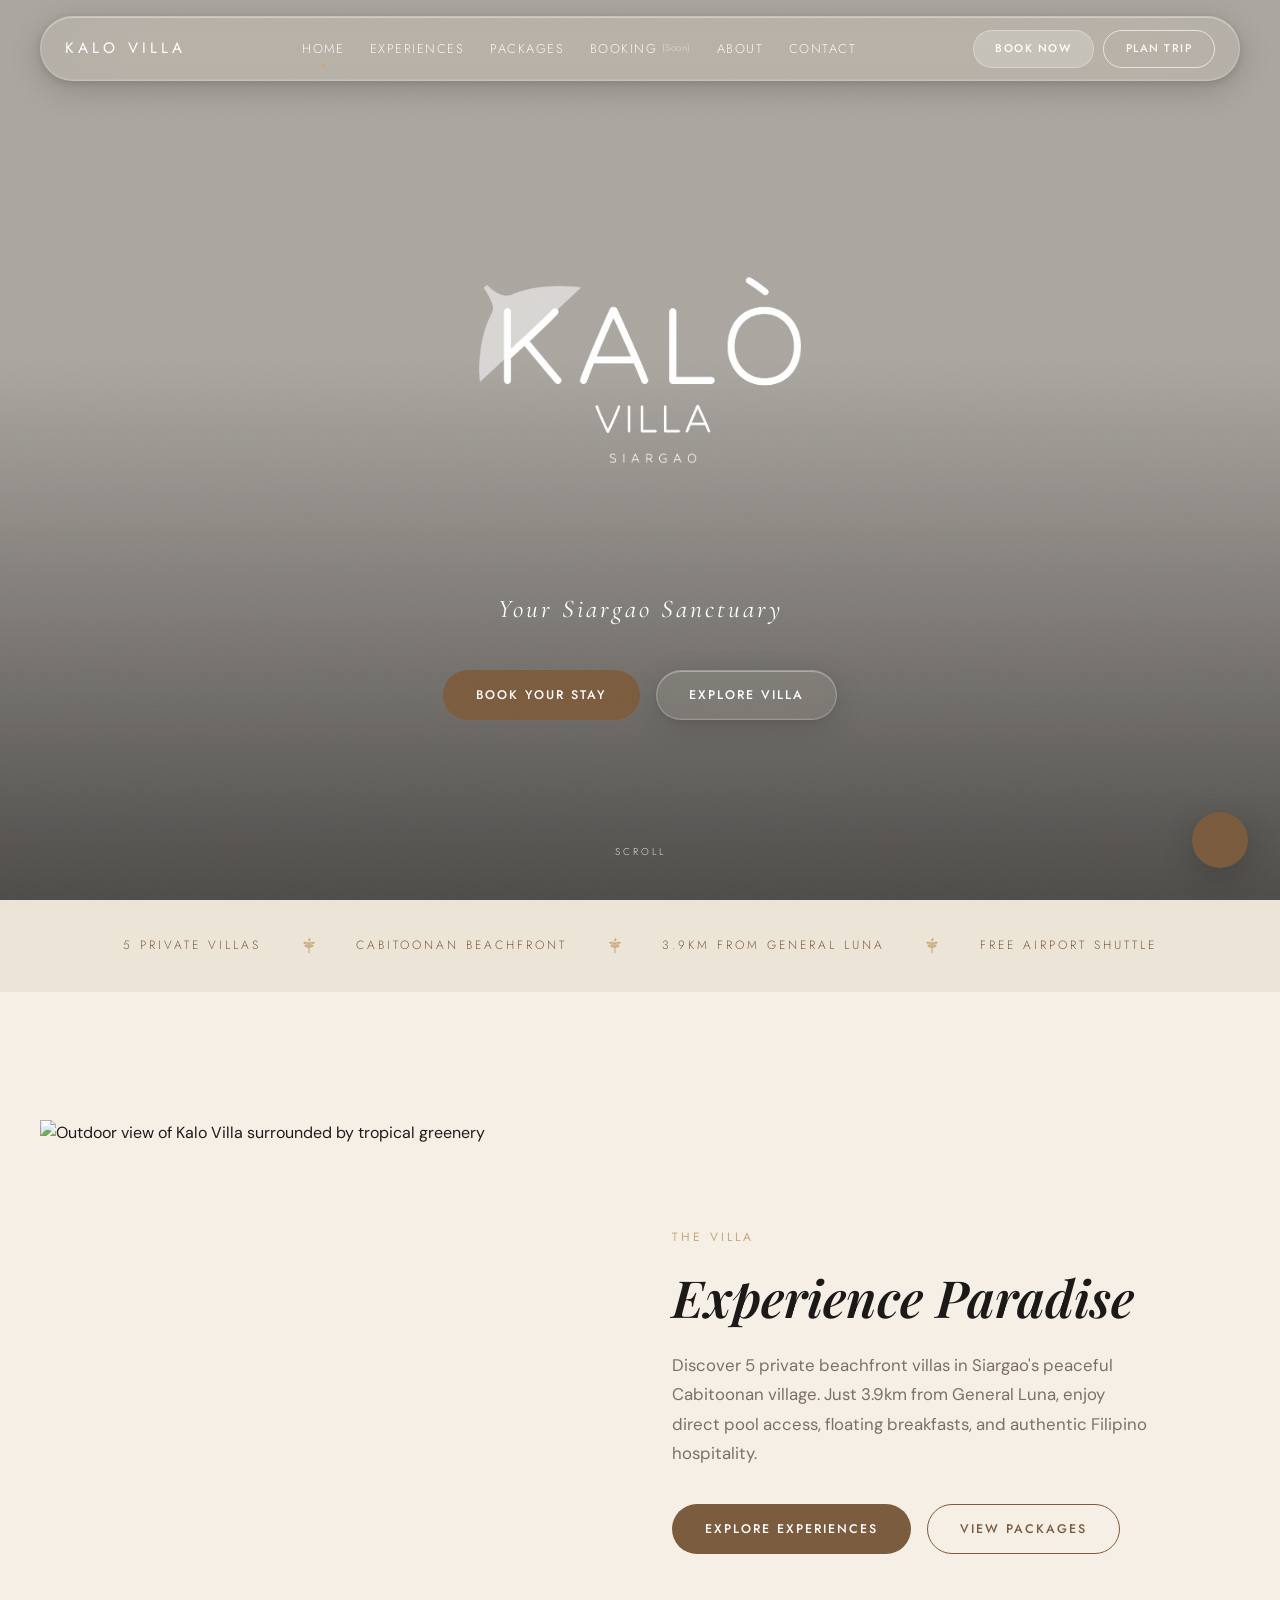
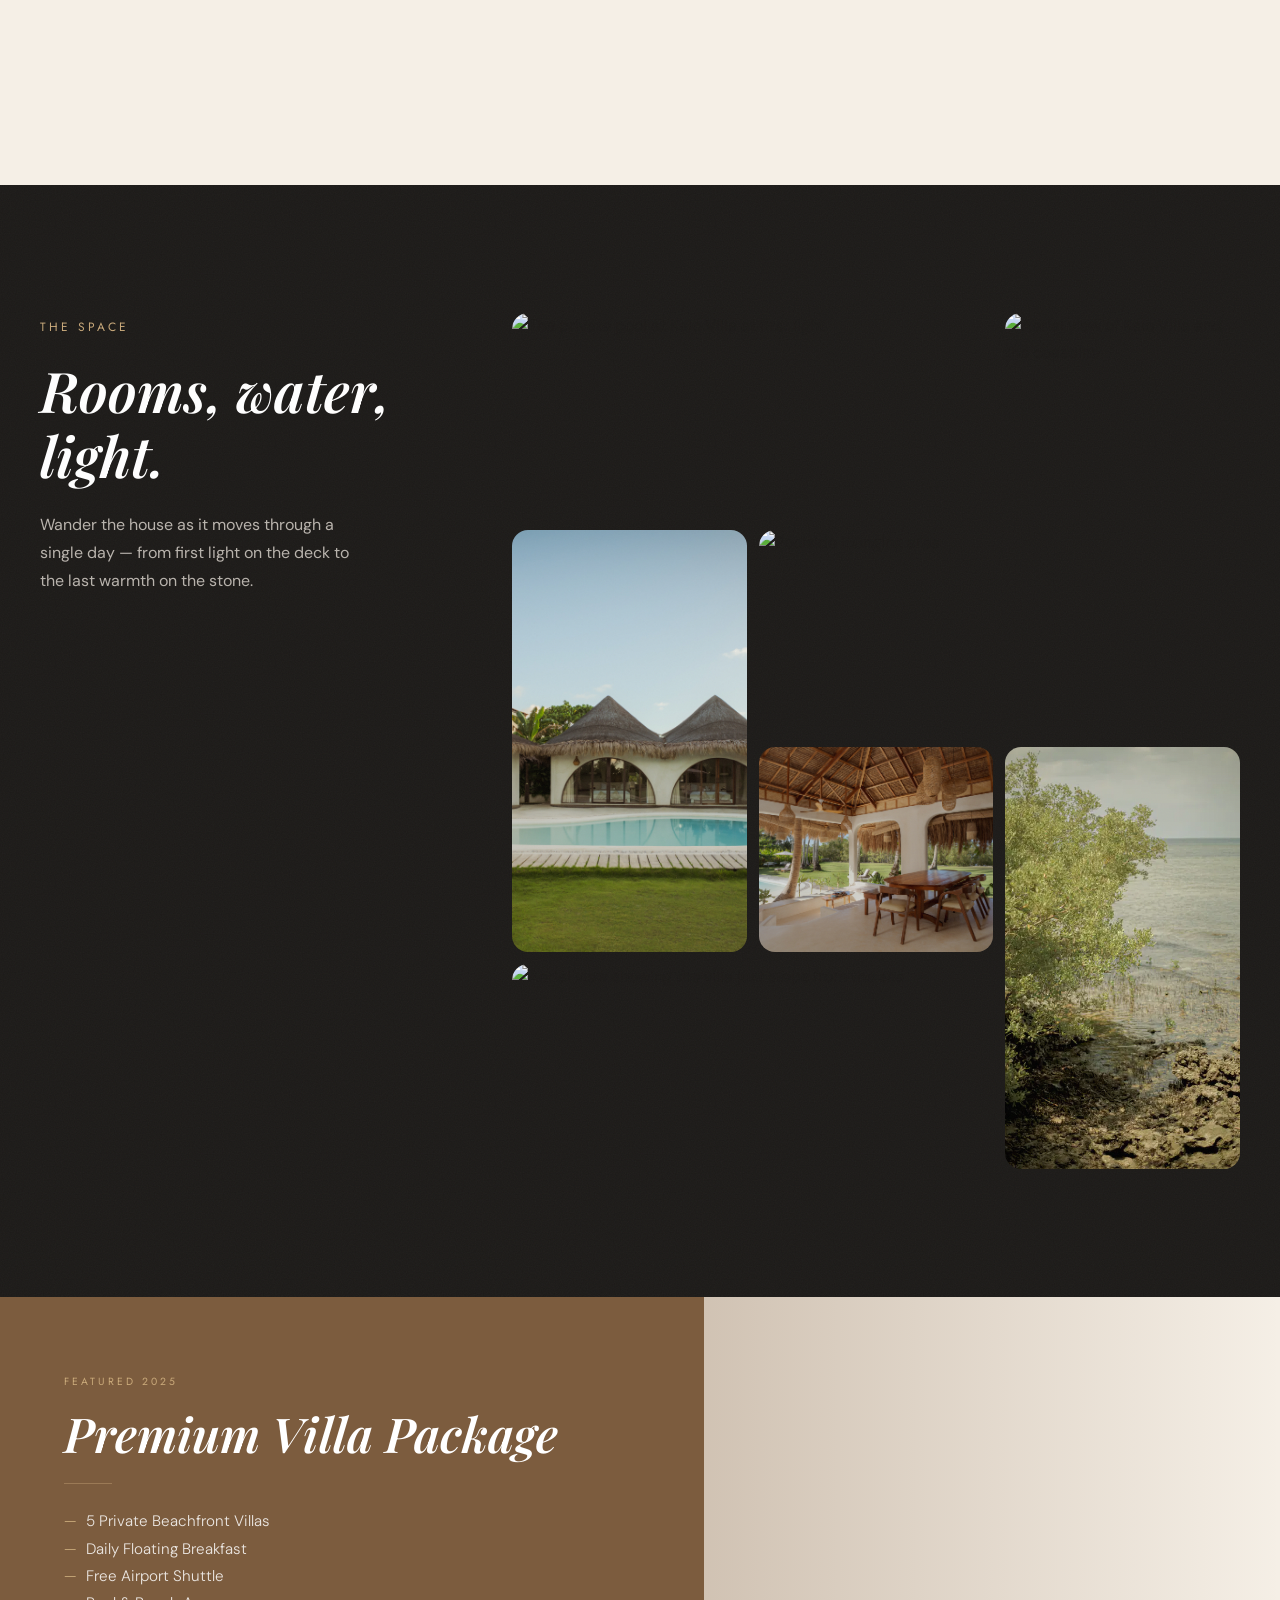
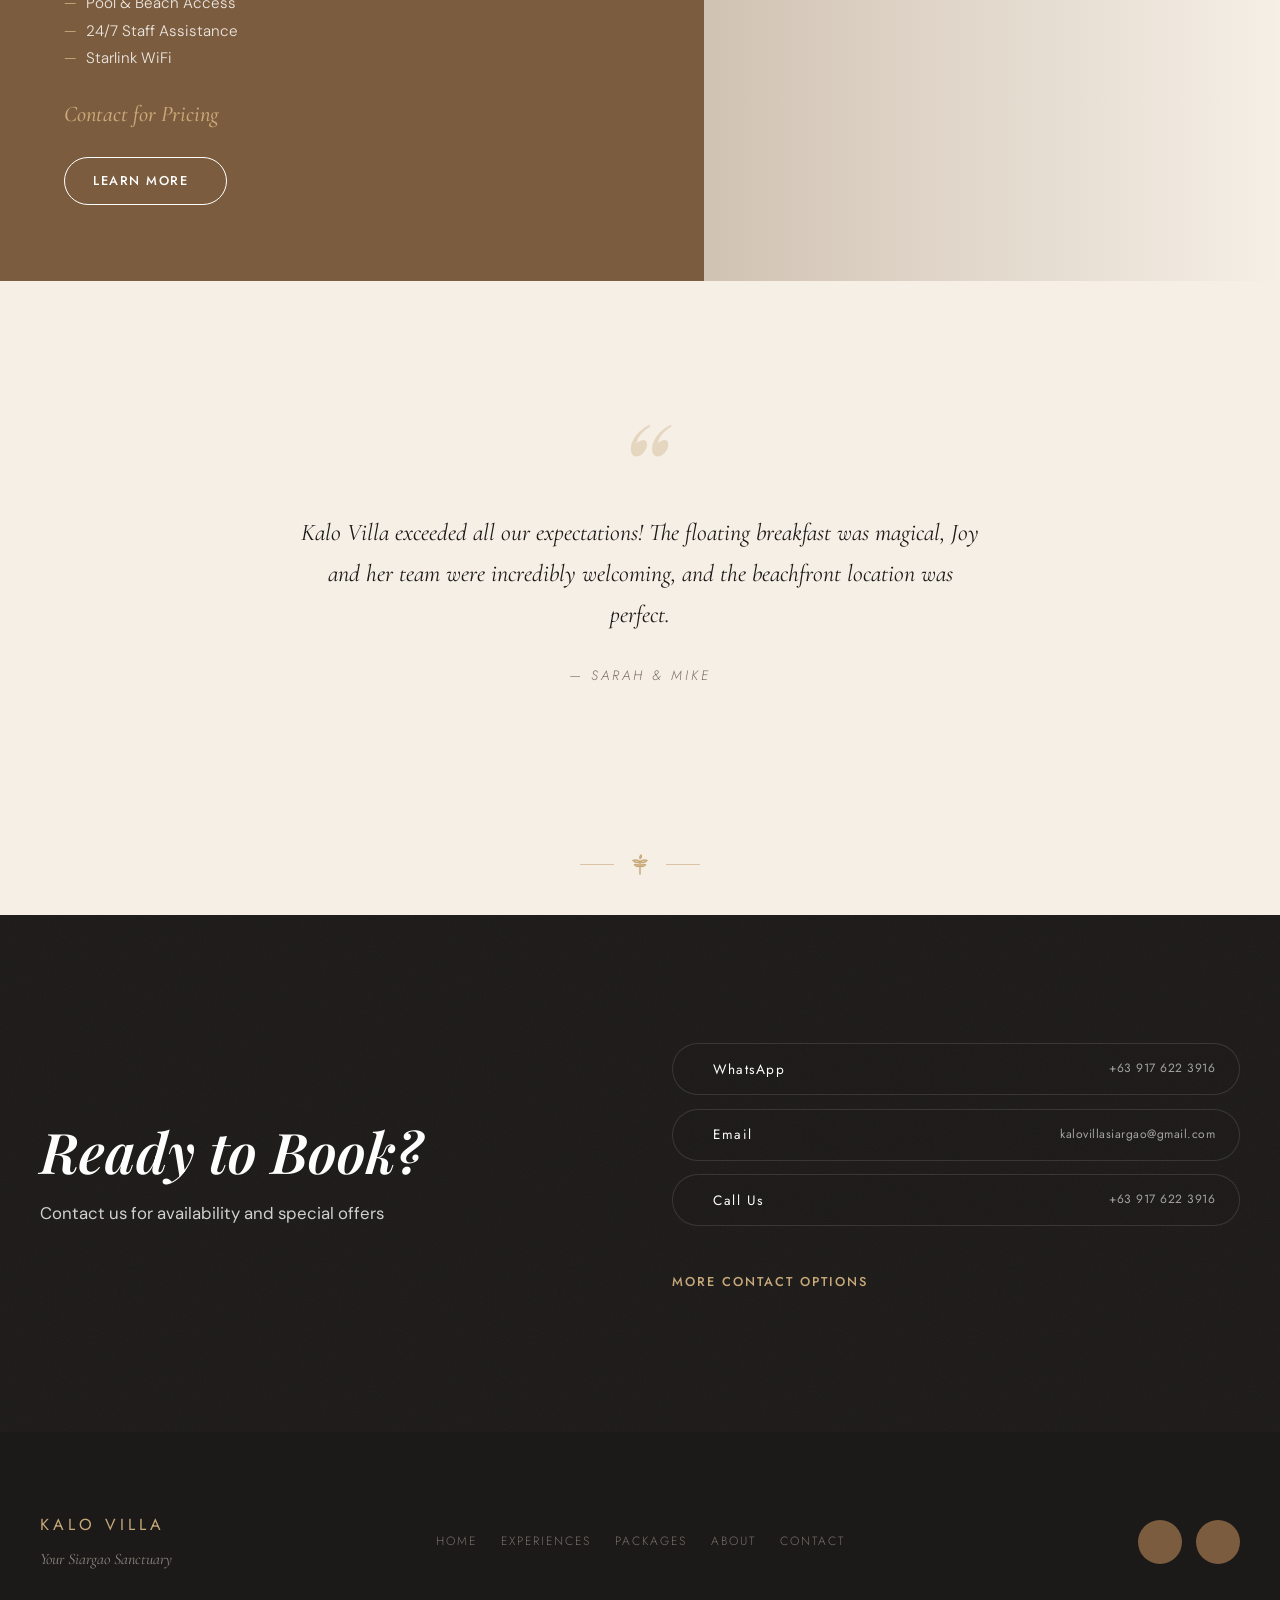
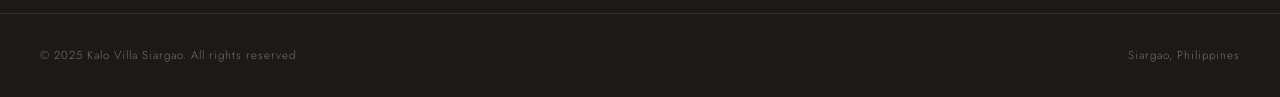
==== commit 6d9121c3: "new update" ====
--- a/index.html
+++ b/index.html
@@ -134,11 +134,11 @@
               <figcaption class="gallery-caption">The pool at first light</figcaption>
             </figure>
             <figure class="gallery-tile">
-              <img src="KALO%20VILLA%20PICTURES/from%20Andra%20Visuals/Hi%20Res%20Photos/01%20-%20Interiors%20%26%20Exteriors/Kalo%20Aerial%202.jpg" alt="Aerial view of Kalo Villa and the coastline" loading="lazy">
+              <img src="KALO%20VILLA%20PICTURES/from%20Andra%20Visuals/Web%20Optimized%20Photos/01%20-%20Interiors%20%26%20Exteriors/Kalo%20Aerial%202%20(web).jpg" alt="Aerial view of Kalo Villa and the coastline" loading="lazy">
               <figcaption class="gallery-caption">From above</figcaption>
             </figure>
             <figure class="gallery-tile">
-              <img src="KALO%20VILLA%20PICTURES/from%20Andra%20Visuals/Hi%20Res%20Photos/01%20-%20Interiors%20%26%20Exteriors/Kalo%20Exterior%203.jpg" alt="The villa exterior" loading="lazy">
+              <img src="KALO%20VILLA%20PICTURES/from%20Andra%20Visuals/Web%20Optimized%20Photos/01%20-%20Interiors%20%26%20Exteriors/Kalo%20Exterior%203%20(web).jpg" alt="The villa exterior" loading="lazy">
               <figcaption class="gallery-caption">The villa</figcaption>
             </figure>
             <figure class="gallery-tile">
@@ -146,7 +146,7 @@
               <figcaption class="gallery-caption">Poolside</figcaption>
             </figure>
             <figure class="gallery-tile">
-              <img src="KALO%20VILLA%20PICTURES/from%20Andra%20Visuals/Hi%20Res%20Photos/01%20-%20Interiors%20%26%20Exteriors/Dining%20Area.jpg" alt="The villa dining area with a long table" loading="lazy">
+              <img src="KALO%20VILLA%20PICTURES/from%20Andra%20Visuals/Web%20Optimized%20Photos/01%20-%20Interiors%20%26%20Exteriors/Dining%20Area%20(web).jpg" alt="The villa dining area with a long table" loading="lazy">
               <figcaption class="gallery-caption">The long table</figcaption>
             </figure>
             <figure class="gallery-tile">
--- a/styles.css
+++ b/styles.css
@@ -1308,6 +1308,9 @@
   height: 100%;
   object-fit: cover;
   transition: transform 0.8s var(--ease-out);
+}
+
+.gallery-tile:hover img {
   will-change: transform;
 }
 
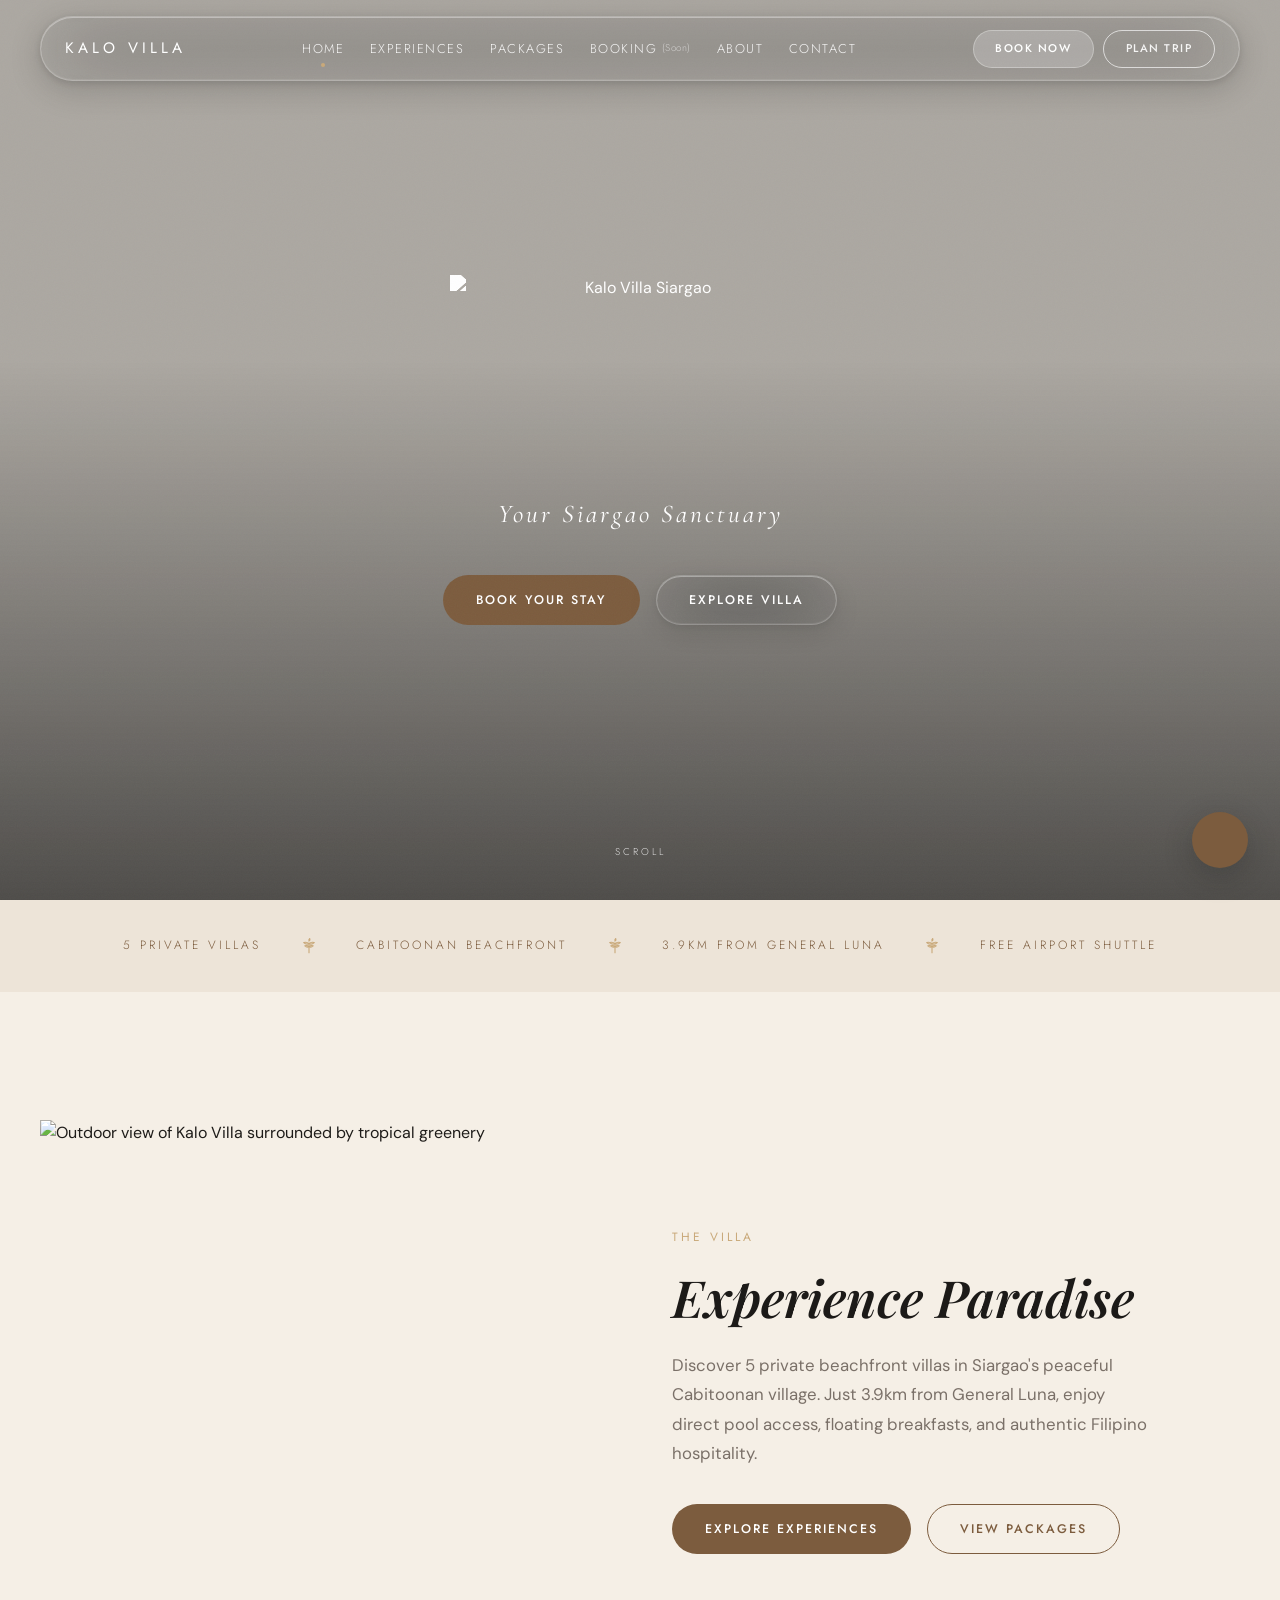
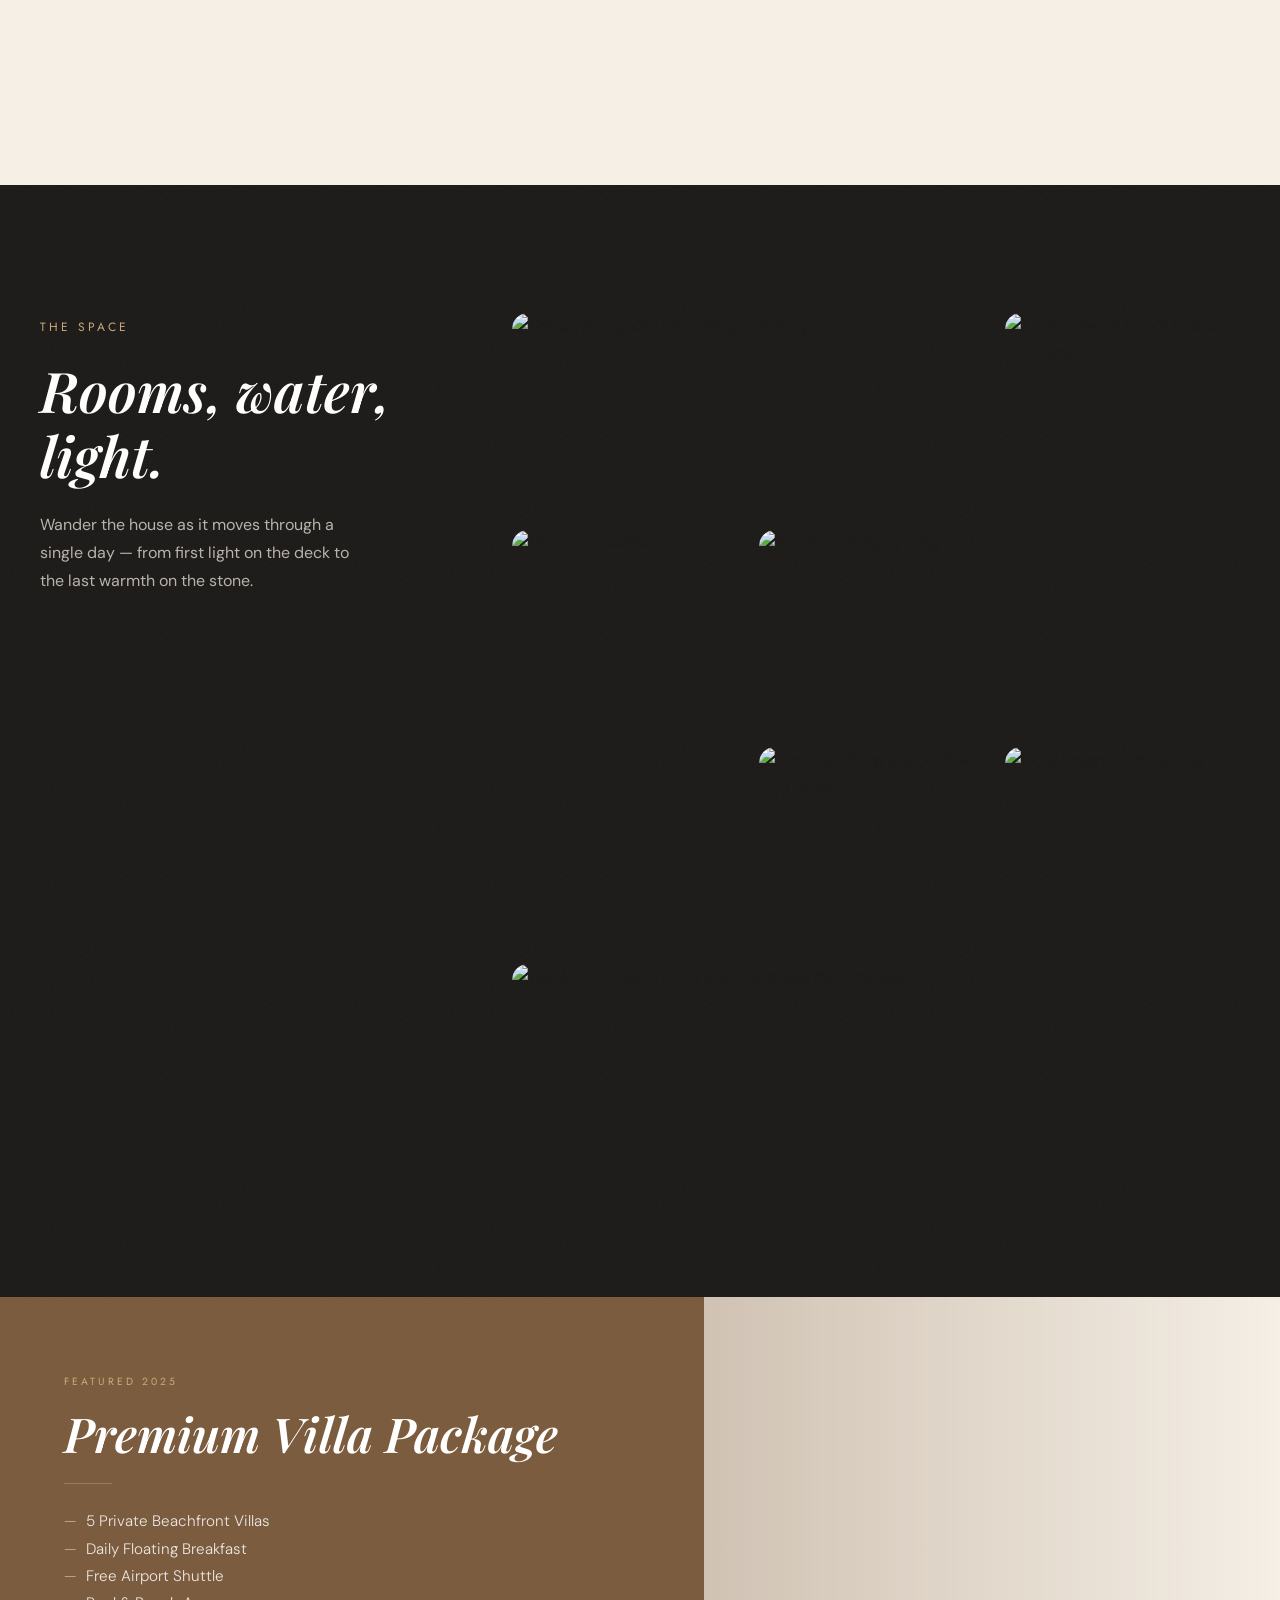
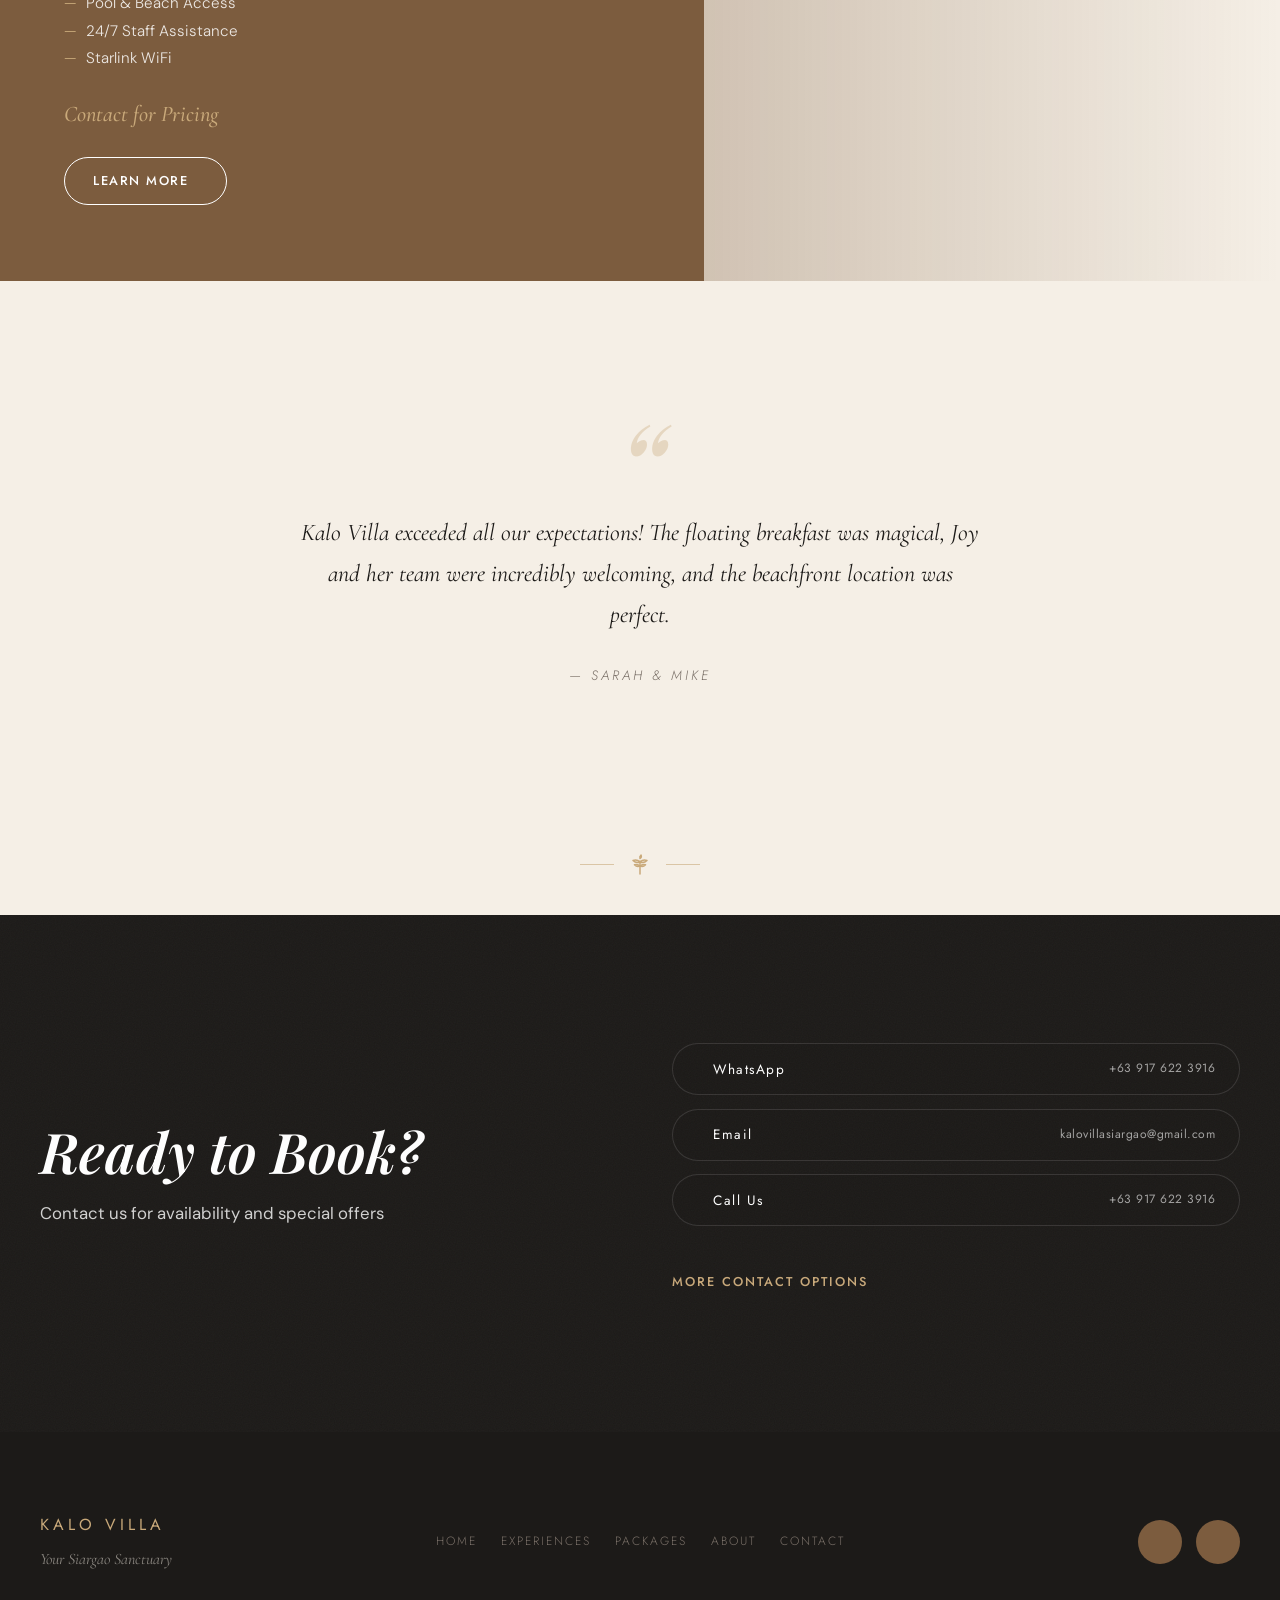
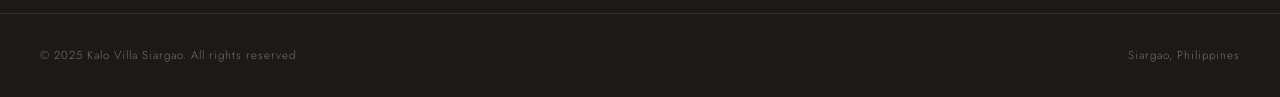
==== commit a397a551: "optimization" ====
--- a/index.html
+++ b/index.html
@@ -7,6 +7,8 @@
   <meta name="description" content="5 private beachfront villas in Cabitoonan, Siargao. Floating breakfast, private pool, free airport shuttle, and warm Filipino hospitality just 3.9km from General Luna.">
   <link rel="preconnect" href="https://fonts.googleapis.com">
   <link rel="preconnect" href="https://fonts.gstatic.com" crossorigin>
+  <link rel="preconnect" href="https://res.cloudinary.com" crossorigin>
+  <link rel="preconnect" href="https://cdnjs.cloudflare.com">
   <link href="https://fonts.googleapis.com/css2?family=Playfair+Display:ital,wght@0,600;0,700;1,600;1,700&family=Cormorant+Garamond:ital,wght@0,300;0,400;0,500;0,600;1,400;1,500&family=DM+Sans:wght@300;400;500&family=Jost:wght@300;400;500&display=swap" rel="stylesheet">
   <link rel="stylesheet" href="styles.css">
 </head>
@@ -58,7 +60,7 @@
     <!-- ================= SECTION 1 — HERO ================= -->
     <section class="hero grain">
       <div class="hero-media">
-        <video class="hero-video" autoplay muted loop playsinline preload="auto">
+        <video class="hero-video" autoplay muted loop playsinline preload="metadata" poster="https://res.cloudinary.com/dsdlbb86v/video/upload/so_0,f_auto,q_auto,w_1600/v1781248871/Video_29.05.25_12_16_58_bslgpf.jpg">
           <source src="https://res.cloudinary.com/dsdlbb86v/video/upload/f_auto,q_auto/v1781248871/Video_29.05.25_12_16_58_bslgpf.mp4" type="video/mp4">
         </video>
       </div>
@@ -66,7 +68,7 @@
       <div class="hero-overlay-deep"></div>
 
       <div class="hero-content">
-        <img class="hero-logo" src="KALO%20&amp;%20BALAY%20LOGO/FINAL_KALO%20VILLA%20LOGO_SIARGAO_no%20bg.png" alt="Kalo Villa Siargao" fetchpriority="high">
+        <img class="hero-logo" src="https://res.cloudinary.com/dsdlbb86v/image/upload/f_auto,q_auto,w_760,c_limit/FINAL_KALO_VILLA_LOGO_SIARGAO_no_bg_kcnz5c" alt="Kalo Villa Siargao" width="760" height="380" fetchpriority="high">
         <p class="hero-tagline">Your Siargao Sanctuary</p>
         <div class="hero-actions">
           <a href="https://www.airbnb.com/p/kalovillasiargao" target="_blank" rel="noopener noreferrer" class="btn btn--clay">Book Your Stay</a>
@@ -104,7 +106,7 @@
       <div class="container">
         <div class="paradise-grid">
           <div class="paradise-photo" data-clip>
-            <img src="KALO%20VILLA%20PICTURES/from%20Andra%20Visuals/Hi%20Res%20Photos/01%20-%20Interiors%20%26%20Exteriors/Kalo%20Exterior%202.jpg" alt="Outdoor view of Kalo Villa surrounded by tropical greenery" loading="lazy">
+            <img src="https://res.cloudinary.com/dsdlbb86v/image/upload/f_auto,q_auto,w_1600,c_limit/Kalo_Exterior_2_tswvqp" alt="Outdoor view of Kalo Villa surrounded by tropical greenery" width="1200" height="800" loading="lazy">
           </div>
           <div class="paradise-text" data-reveal-right>
             <span class="eyebrow">The Villa</span>
@@ -130,31 +132,31 @@
           </div>
           <div class="gallery-grid">
             <figure class="gallery-tile">
-              <img src="KALO%20VILLA%20PICTURES/5.%20Pool/7-pool.jpg" alt="The private pool at Kalo Villa at first light" loading="lazy">
+              <img src="https://res.cloudinary.com/dsdlbb86v/image/upload/f_auto,q_auto,w_1600,c_limit/7-pool_ke5trz" alt="The private pool at Kalo Villa at first light" width="800" height="600" loading="lazy">
               <figcaption class="gallery-caption">The pool at first light</figcaption>
             </figure>
             <figure class="gallery-tile">
-              <img src="KALO%20VILLA%20PICTURES/from%20Andra%20Visuals/Web%20Optimized%20Photos/01%20-%20Interiors%20%26%20Exteriors/Kalo%20Aerial%202%20(web).jpg" alt="Aerial view of Kalo Villa and the coastline" loading="lazy">
+              <img src="https://res.cloudinary.com/dsdlbb86v/image/upload/f_auto,q_auto,w_1600,c_limit/Kalo_Aerial_2_web_tv8eks" alt="Aerial view of Kalo Villa and the coastline" width="800" height="600" loading="lazy">
               <figcaption class="gallery-caption">From above</figcaption>
             </figure>
             <figure class="gallery-tile">
-              <img src="KALO%20VILLA%20PICTURES/from%20Andra%20Visuals/Web%20Optimized%20Photos/01%20-%20Interiors%20%26%20Exteriors/Kalo%20Exterior%203%20(web).jpg" alt="The villa exterior" loading="lazy">
+              <img src="https://res.cloudinary.com/dsdlbb86v/image/upload/f_auto,q_auto,w_1600,c_limit/Kalo_Exterior_3_web_xaub17" alt="The villa exterior" width="800" height="600" loading="lazy">
               <figcaption class="gallery-caption">The villa</figcaption>
             </figure>
             <figure class="gallery-tile">
-              <img src="KALO%20VILLA%20PICTURES/5.%20Pool/5-pool.jpg" alt="Poolside lounging area" loading="lazy">
+              <img src="https://res.cloudinary.com/dsdlbb86v/image/upload/f_auto,q_auto,w_1600,c_limit/5-pool_zt1igw" alt="Poolside lounging area" width="800" height="600" loading="lazy">
               <figcaption class="gallery-caption">Poolside</figcaption>
             </figure>
             <figure class="gallery-tile">
-              <img src="KALO%20VILLA%20PICTURES/from%20Andra%20Visuals/Web%20Optimized%20Photos/01%20-%20Interiors%20%26%20Exteriors/Dining%20Area%20(web).jpg" alt="The villa dining area with a long table" loading="lazy">
+              <img src="https://res.cloudinary.com/dsdlbb86v/image/upload/f_auto,q_auto,w_1600,c_limit/Dining_Area_web_z4xu21" alt="The villa dining area with a long table" width="800" height="600" loading="lazy">
               <figcaption class="gallery-caption">The long table</figcaption>
             </figure>
             <figure class="gallery-tile">
-              <img src="KALO%20VILLA%20PICTURES/6.%20Outdoor/ocean%20view.jpg" alt="Ocean view from the villa" loading="lazy">
+              <img src="https://res.cloudinary.com/dsdlbb86v/image/upload/f_auto,q_auto,w_1600,c_limit/ocean_view_gar83x" alt="Ocean view from the villa" width="800" height="600" loading="lazy">
               <figcaption class="gallery-caption">Ocean view</figcaption>
             </figure>
             <figure class="gallery-tile">
-              <img src="KALO%20VILLA%20PICTURES/6.%20Outdoor/Foto%2028.05.25,%2006%2009%2016.jpg" alt="Aerial view showing the villa just steps from the sea" loading="lazy">
+              <img src="https://res.cloudinary.com/dsdlbb86v/image/upload/f_auto,q_auto,w_1600,c_limit/Foto_28.05.25_06_09_16_ffwg9m" alt="Aerial view showing the villa just steps from the sea" width="800" height="600" loading="lazy">
               <figcaption class="gallery-caption">A few steps to the sea</figcaption>
             </figure>
           </div>
@@ -179,7 +181,7 @@
         <p class="package-feature-price">Contact for Pricing</p>
         <a href="packages.html" class="package-feature-cta">Learn More <i data-lucide="arrow-right"></i></a>
       </div>
-      <div class="package-feature-photo" style="background-image: url('KALO%20VILLA%20PICTURES/from%20Andra%20Visuals/Hi%20Res%20Photos/01%20-%20Interiors%20%26%20Exteriors/Room%201.jpg');" role="img" aria-label="Exterior of a private villa at Kalo Villa Siargao"></div>
+      <div class="package-feature-photo" style="background-image: url('https://res.cloudinary.com/dsdlbb86v/image/upload/f_auto,q_auto,w_1600,c_limit/Room_1_leuy8h');" role="img" aria-label="Exterior of a private villa at Kalo Villa Siargao"></div>
     </section>
 
     <!-- ================= SECTION 6 — TESTIMONIAL ================= -->
@@ -282,10 +284,10 @@
     </button>
   </div>
 
-  <script src="https://cdnjs.cloudflare.com/ajax/libs/gsap/3.12.5/gsap.min.js"></script>
-  <script src="https://cdnjs.cloudflare.com/ajax/libs/gsap/3.12.5/ScrollTrigger.min.js"></script>
-  <script src="https://cdn.jsdelivr.net/npm/@studio-freight/lenis@1.0.42/dist/lenis.min.js"></script>
-  <script src="https://unpkg.com/lucide@latest"></script>
-  <script src="script.js"></script>
+  <script defer src="https://cdnjs.cloudflare.com/ajax/libs/gsap/3.12.5/gsap.min.js"></script>
+  <script defer src="https://cdnjs.cloudflare.com/ajax/libs/gsap/3.12.5/ScrollTrigger.min.js"></script>
+  <script defer src="https://cdn.jsdelivr.net/npm/@studio-freight/lenis@1.0.42/dist/lenis.min.js"></script>
+  <script defer src="https://cdn.jsdelivr.net/npm/lucide@0.460.0/dist/umd/lucide.min.js"></script>
+  <script defer src="script.js"></script>
 </body>
 </html>
--- a/styles.css
+++ b/styles.css
@@ -94,6 +94,10 @@
   max-width: 100%;
 }
 
+@keyframes pageFadeIn { from { opacity: 0; } to { opacity: 1; } }
+body { animation: pageFadeIn 0.5s ease both; }
+@media (prefers-reduced-motion: reduce) { body { animation: none; } }
+
 html.lenis,
 html.lenis body {
   height: auto;
